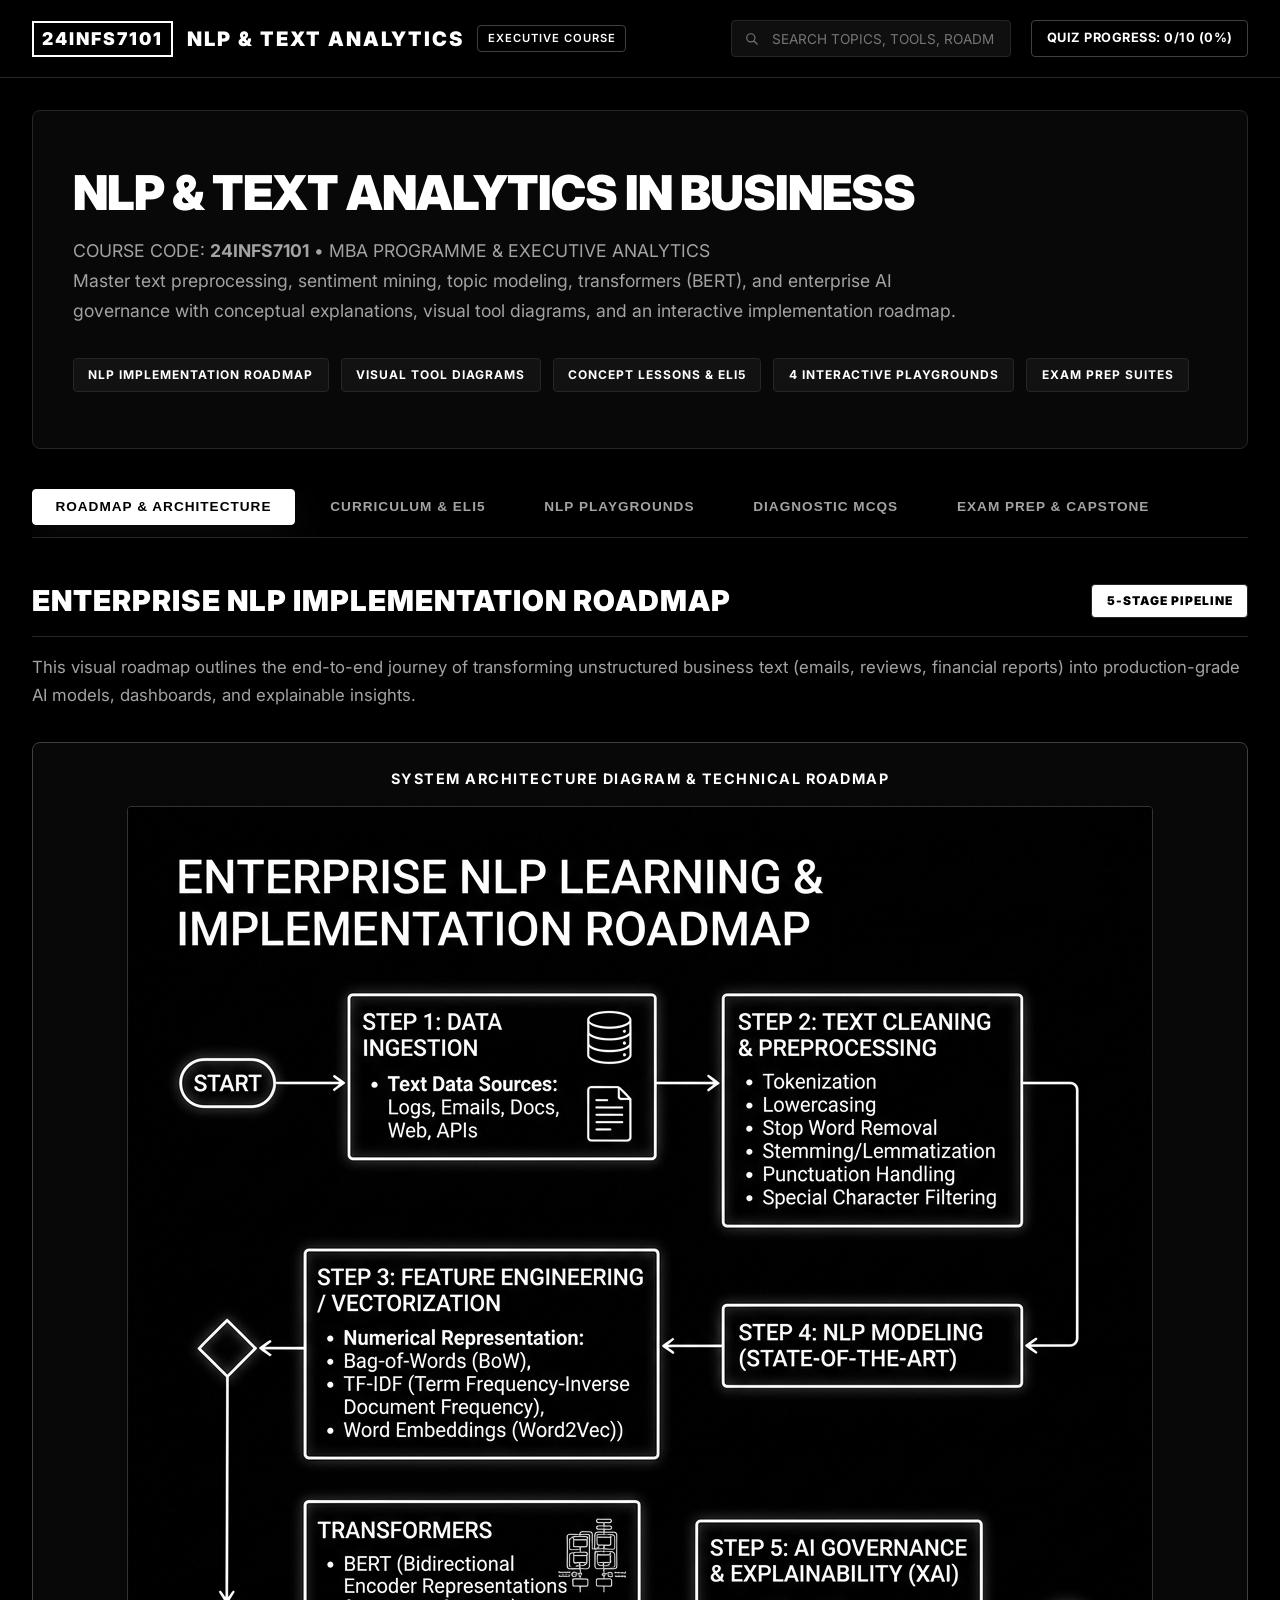
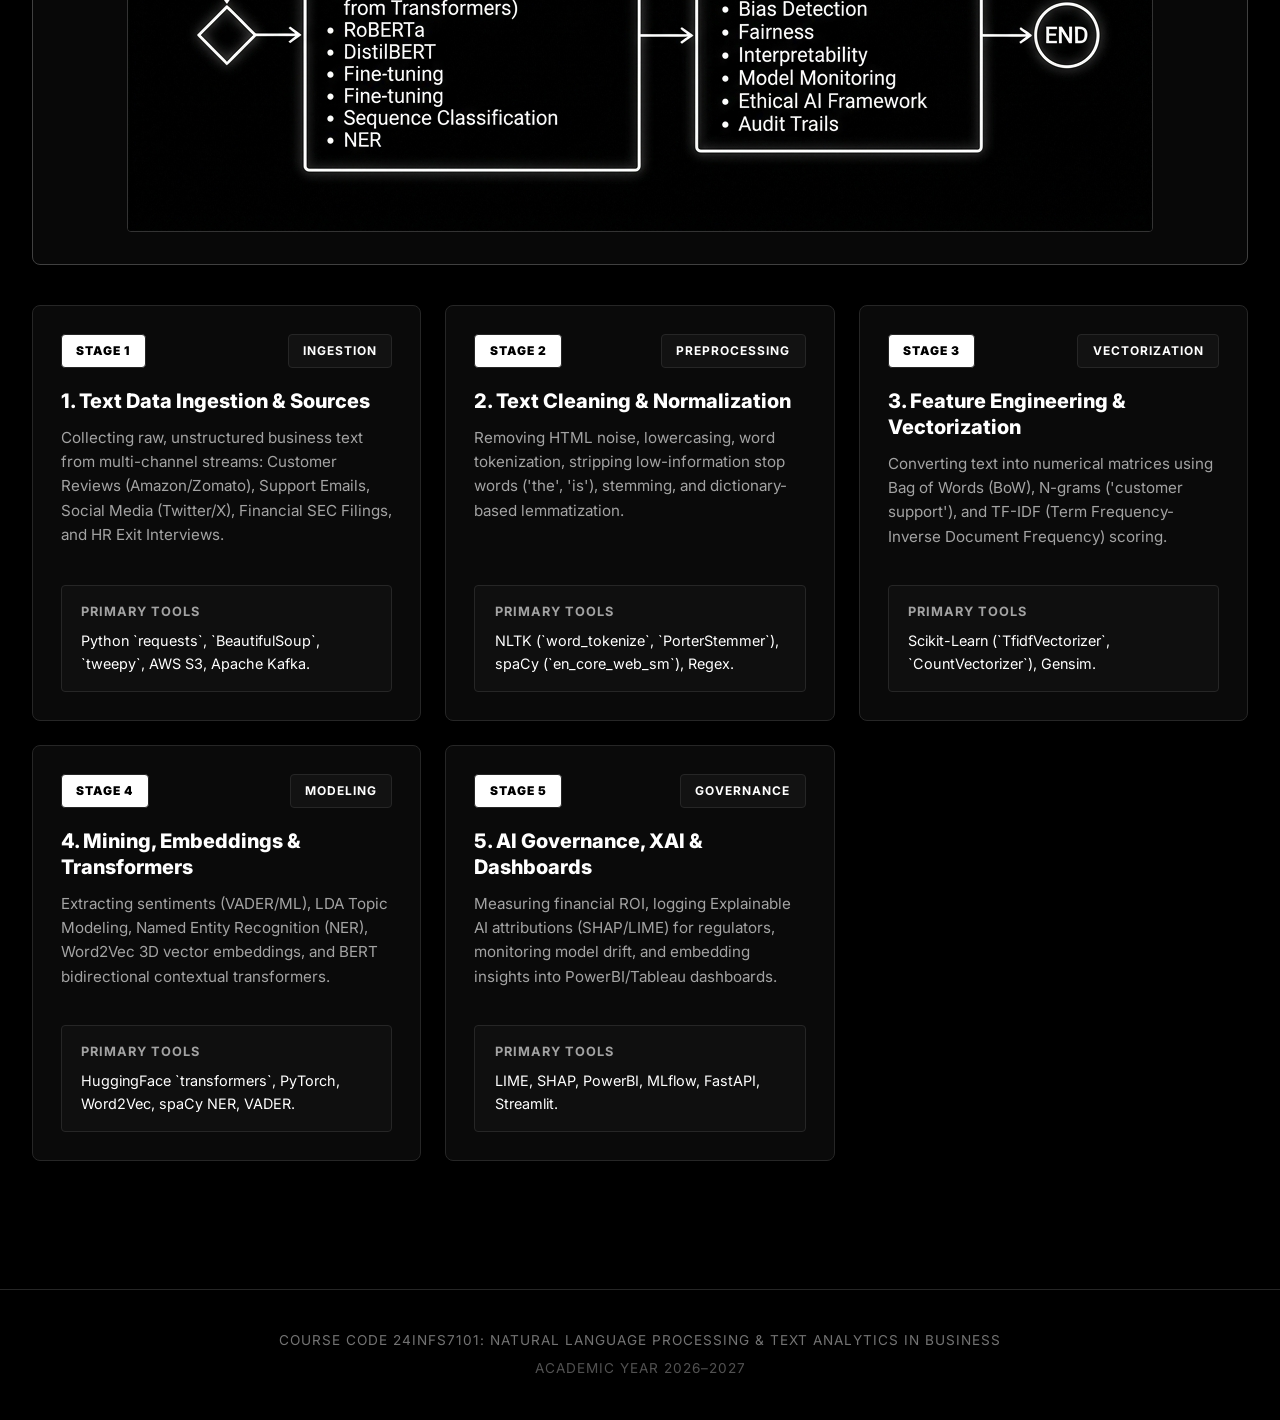
==== index.html @ 5bcf17b7 "Added code" ====
<!DOCTYPE html>
<html lang="en">
<head>
  <meta charset="UTF-8">
  <meta name="viewport" content="width=device-width, initial-scale=1.0">
  <meta name="description" content="Official Executive Platform for 24INFS7101 NLP and Text Analytics in Business. Master NLP pipelines, feature engineering, sentiment analysis, embeddings, BERT, and exam preparation.">
  <meta name="author" content="NLP & Text Analytics Subject Matter Experts">
  <title>24INFS7101 NLP & Text Analytics in Business</title>

  <!-- Google Fonts - Inter & JetBrains Mono for Sony Executive Aesthetic -->
  <link rel="preconnect" href="https://fonts.googleapis.com">
  <link rel="preconnect" href="https://fonts.gstatic.com" crossorigin>
  <link href="https://fonts.googleapis.com/css2?family=Inter:wght@300;400;500;600;700;800;900&family=JetBrains+Mono:wght@400;600&display=swap" rel="stylesheet">

  <!-- Monochrome Stylesheet -->
  <link rel="stylesheet" href="styles.css">
</head>
<body>

  <!-- Sticky Black Header -->
  <header>
    <div class="container nav-wrapper">
      <a href="#" class="brand-logo">
        <span style="font-size: 1.1rem; border: 2px solid #fff; padding: 2px 8px; font-weight: 900;">24INFS7101</span>
        <span>NLP & TEXT ANALYTICS</span>
        <span class="brand-badge">EXECUTIVE COURSE</span>
      </a>

      <div class="header-actions">
        <div class="search-box">
          <svg fill="none" stroke="currentColor" viewBox="0 0 24 24"><path stroke-linecap="round" stroke-linejoin="round" stroke-width="2" d="M21 21l-6-6m2-5a7 7 0 11-14 0 7 7 0 0114 0z"></path></svg>
          <input type="text" id="global-search" placeholder="SEARCH TOPICS, TOOLS, ROADMAP, MCQS...">
        </div>

        <div class="stat-pill" id="progress-stat">
          QUIZ PROGRESS: 0/10 (0%)
        </div>
      </div>
    </div>
  </header>

  <!-- Main Container -->
  <main class="container" style="padding-top: 2rem; padding-bottom: 5rem;">

    <!-- Hero Banner -->
    <div class="hero-banner">
      <h1 class="hero-title">NLP & TEXT ANALYTICS IN BUSINESS</h1>
      <p class="hero-subtitle">
        COURSE CODE: <strong>24INFS7101</strong> &bull; MBA PROGRAMME & EXECUTIVE ANALYTICS<br>
        Master text preprocessing, sentiment mining, topic modeling, transformers (BERT), and enterprise AI governance with conceptual explanations, visual tool diagrams, and an interactive implementation roadmap.
      </p>
      
      <div class="hero-badges">
        <span class="badge">NLP IMPLEMENTATION ROADMAP</span>
        <span class="badge">VISUAL TOOL DIAGRAMS</span>
        <span class="badge">CONCEPT LESSONS & ELI5</span>
        <span class="badge">4 INTERACTIVE PLAYGROUNDS</span>
        <span class="badge">EXAM PREP SUITES</span>
      </div>
    </div>

    <!-- Tab Navigation -->
    <nav class="tab-nav">
      <button class="nav-tab active" data-tab="roadmap">ROADMAP & ARCHITECTURE</button>
      <button class="nav-tab" data-tab="curriculum">CURRICULUM & ELI5</button>
      <button class="nav-tab" data-tab="playgrounds">NLP PLAYGROUNDS</button>
      <button class="nav-tab" data-tab="quizzes">DIAGNOSTIC MCQS</button>
      <button class="nav-tab" data-tab="examprep">EXAM PREP & CAPSTONE</button>
    </nav>

    <!-- Tab 0: Interactive NLP Implementation Roadmap & Visual Tools -->
    <section id="roadmap-tab" class="tab-content active">
      <div style="margin-bottom: 3rem;">
        <div style="display: flex; align-items: center; justify-content: space-between; margin-bottom: 1rem; border-bottom: 1px solid var(--border-subtle); padding-bottom: 0.75rem;">
          <h2 style="font-size: 1.8rem; font-weight: 900; color: #fff; text-transform: uppercase; letter-spacing: 1px;">Enterprise NLP Implementation Roadmap</h2>
          <span class="badge" style="background: #fff; color: #000; font-weight: 900;">5-STAGE PIPELINE</span>
        </div>
        <p style="color: var(--text-secondary); margin-bottom: 2rem; font-size: 1.05rem; line-height: 1.7;">
          This visual roadmap outlines the end-to-end journey of transforming unstructured business text (emails, reviews, financial reports) into production-grade AI models, dashboards, and explainable insights.
        </p>

        <!-- Master Technical Architecture Diagram Image -->
        <div style="background: #080808; border: 1px solid var(--border-medium); border-radius: var(--radius-md); padding: 1.5rem; text-align: center; margin-bottom: 2.5rem;">
          <h4 style="color: var(--text-white); font-size: 0.9rem; text-transform: uppercase; letter-spacing: 1.5px; margin-bottom: 1rem;">System Architecture Diagram & Technical Roadmap</h4>
          <img src="roadmap_diagram.png" alt="Enterprise NLP Implementation Roadmap Diagram" style="max-width: 100%; height: auto; border-radius: var(--radius-sm); border: 1px solid #333;">
        </div>

        <!-- 5-Stage Interactive Timeline Roadmap -->
        <div class="card-grid">
          
          <div class="card">
            <div class="card-header">
              <span class="badge" style="background: #fff; color: #000; font-weight: 900;">STAGE 1</span>
              <span class="badge">INGESTION</span>
            </div>
            <h3 class="card-title">1. Text Data Ingestion & Sources</h3>
            <p class="card-desc">Collecting raw, unstructured business text from multi-channel streams: Customer Reviews (Amazon/Zomato), Support Emails, Social Media (Twitter/X), Financial SEC Filings, and HR Exit Interviews.</p>
            <div class="biz-box">
              <div class="biz-header">PRIMARY TOOLS</div>
              <div class="biz-text">Python `requests`, `BeautifulSoup`, `tweepy`, AWS S3, Apache Kafka.</div>
            </div>
          </div>

          <div class="card">
            <div class="card-header">
              <span class="badge" style="background: #fff; color: #000; font-weight: 900;">STAGE 2</span>
              <span class="badge">PREPROCESSING</span>
            </div>
            <h3 class="card-title">2. Text Cleaning & Normalization</h3>
            <p class="card-desc">Removing HTML noise, lowercasing, word tokenization, stripping low-information stop words ('the', 'is'), stemming, and dictionary-based lemmatization.</p>
            <div class="biz-box">
              <div class="biz-header">PRIMARY TOOLS</div>
              <div class="biz-text">NLTK (`word_tokenize`, `PorterStemmer`), spaCy (`en_core_web_sm`), Regex.</div>
            </div>
          </div>

          <div class="card">
            <div class="card-header">
              <span class="badge" style="background: #fff; color: #000; font-weight: 900;">STAGE 3</span>
              <span class="badge">VECTORIZATION</span>
            </div>
            <h3 class="card-title">3. Feature Engineering & Vectorization</h3>
            <p class="card-desc">Converting text into numerical matrices using Bag of Words (BoW), N-grams ('customer support'), and TF-IDF (Term Frequency-Inverse Document Frequency) scoring.</p>
            <div class="biz-box">
              <div class="biz-header">PRIMARY TOOLS</div>
              <div class="biz-text">Scikit-Learn (`TfidfVectorizer`, `CountVectorizer`), Gensim.</div>
            </div>
          </div>

          <div class="card">
            <div class="card-header">
              <span class="badge" style="background: #fff; color: #000; font-weight: 900;">STAGE 4</span>
              <span class="badge">MODELING</span>
            </div>
            <h3 class="card-title">4. Mining, Embeddings & Transformers</h3>
            <p class="card-desc">Extracting sentiments (VADER/ML), LDA Topic Modeling, Named Entity Recognition (NER), Word2Vec 3D vector embeddings, and BERT bidirectional contextual transformers.</p>
            <div class="biz-box">
              <div class="biz-header">PRIMARY TOOLS</div>
              <div class="biz-text">HuggingFace `transformers`, PyTorch, Word2Vec, spaCy NER, VADER.</div>
            </div>
          </div>

          <div class="card">
            <div class="card-header">
              <span class="badge" style="background: #fff; color: #000; font-weight: 900;">STAGE 5</span>
              <span class="badge">GOVERNANCE</span>
            </div>
            <h3 class="card-title">5. AI Governance, XAI & Dashboards</h3>
            <p class="card-desc">Measuring financial ROI, logging Explainable AI attributions (SHAP/LIME) for regulators, monitoring model drift, and embedding insights into PowerBI/Tableau dashboards.</p>
            <div class="biz-box">
              <div class="biz-header">PRIMARY TOOLS</div>
              <div class="biz-text">LIME, SHAP, PowerBI, MLflow, FastAPI, Streamlit.</div>
            </div>
          </div>

        </div>
      </div>
    </section>

    <!-- Tab 1: Curriculum & ELI5 Lessons -->
    <section id="curriculum-tab" class="tab-content">
      <div id="curriculum-container"></div>
    </section>

    <!-- Tab 2: Interactive NLP Playgrounds -->
    <section id="playgrounds-tab" class="tab-content">
      
      <!-- Playground 1: Tokenizer & Cleaner -->
      <div class="playground-container">
        <h2 style="font-size: 1.5rem; font-weight: 900; color: #fff; margin-bottom: 0.5rem; text-transform: uppercase; letter-spacing: 1px;">Playground 1: Text Tokenizer & Cleaner</h2>
        <p style="color: var(--text-secondary); margin-bottom: 1.5rem;">Execute live tokenization, stopword removal, and Porter stemming in pure black & white format.</p>
        
        <div class="input-group">
          <label for="cleaner-input">Input Raw Business Text:</label>
          <textarea id="cleaner-input" class="text-area-custom" placeholder="Example: The e-commerce customer support team is working hard to resolve delayed delivery complaints fast!">The e-commerce customer support team is working hard to resolve delayed delivery complaints fast!</textarea>
        </div>
        <button class="btn btn-primary" id="run-cleaner-btn">RUN TOKENIZATION & CLEANING</button>

        <div class="results-box" id="cleaner-output">
          <p style="color: var(--text-muted);">Click button to run live text cleaning processor.</p>
        </div>

        <div style="margin-top: 2rem; border-top: 1px solid var(--border-subtle); padding-top: 1.5rem; text-align: center;">
          <h4 style="color: var(--text-white); font-size: 0.85rem; text-transform: uppercase; letter-spacing: 1px; margin-bottom: 1rem;">Visual Preprocessing Workflow Diagram</h4>
          <img src="preprocessing_diagram.png" alt="Text Preprocessing Workflow Diagram" style="max-width: 100%; max-height: 400px; height: auto; border-radius: var(--radius-sm); border: 1px solid #333;">
        </div>
      </div>

      <!-- Playground 2: Sentiment & Emotion Meter -->
      <div class="playground-container">
        <h2 style="font-size: 1.5rem; font-weight: 900; color: #fff; margin-bottom: 0.5rem; text-transform: uppercase; letter-spacing: 1px;">Playground 2: Sentiment & Emotion Scanner</h2>
        <p style="color: var(--text-secondary); margin-bottom: 1.5rem;">Analyze customer reviews or employee feedback to measure emotional tone scores.</p>
        
        <div class="input-group">
          <label for="sent-input">Customer Review Text:</label>
          <textarea id="sent-input" class="text-area-custom" placeholder="Example: Excellent product quality and awesome delivery speed! I love shopping here.">Excellent product quality and awesome delivery speed! I love shopping here.</textarea>
        </div>
        <button class="btn btn-primary" id="run-sent-btn">DETECT SENTIMENT SCORE</button>

        <div class="results-box" id="sent-output">
          <p style="color: var(--text-muted);">Click button to compute polarity score.</p>
        </div>
      </div>

      <!-- Playground 3: Named Entity Recognition (NER) & Vector Embeddings -->
      <div class="playground-container">
        <h2 style="font-size: 1.5rem; font-weight: 900; color: #fff; margin-bottom: 0.5rem; text-transform: uppercase; letter-spacing: 1px;">Playground 3: Named Entity Recognition (NER)</h2>
        <p style="color: var(--text-secondary); margin-bottom: 1.5rem;">Extract Organizations, Persons, Locations, Monetary Amounts, and Dates.</p>
        
        <div class="input-group">
          <label for="ner-input">Enterprise Text Paragraph:</label>
          <textarea id="ner-input" class="text-area-custom" placeholder="Example: Sundar Pichai announced that Google invested $100 Million in New York in 2026.">Sundar Pichai announced that Google invested $100 Million in New York in 2026.</textarea>
        </div>
        <button class="btn btn-primary" id="run-ner-btn">EXTRACT NAMED ENTITIES</button>

        <div class="results-box" id="ner-output">
          <p style="color: var(--text-muted);">Click button to highlight named entities.</p>
        </div>

        <div style="margin-top: 2rem; border-top: 1px solid var(--border-subtle); padding-top: 1.5rem; text-align: center;">
          <h4 style="color: var(--text-white); font-size: 0.85rem; text-transform: uppercase; letter-spacing: 1px; margin-bottom: 1rem;">Vector Embeddings & Transformer Concept Diagram</h4>
          <img src="embeddings_diagram.png" alt="Vector Embeddings & BERT Diagram" style="max-width: 100%; max-height: 400px; height: auto; border-radius: var(--radius-sm); border: 1px solid #333;">
        </div>
      </div>

    </section>

    <!-- Tab 3: Diagnostic MCQs -->
    <section id="quizzes-tab" class="tab-content">
      <div id="quiz-container"></div>
    </section>

    <!-- Tab 4: Exam Prep & Capstones -->
    <section id="examprep-tab" class="tab-content">
      <div id="examprep-container"></div>
    </section>

  </main>

  <!-- Footer -->
  <footer style="border-top: 1px solid var(--border-subtle); padding: 2.5rem 0; text-align: center; color: var(--text-muted); font-size: 0.85rem; letter-spacing: 1px; text-transform: uppercase;">
    <div class="container">
      <p>Course Code 24INFS7101: Natural Language Processing & Text Analytics in Business</p>
      <p style="margin-top: 0.4rem; color: var(--text-dim);">Academic Year 2026–2027</p>
    </div>
  </footer>

  <!-- Data & Application Scripts -->
  <script src="data.js"></script>
  <script src="app.js"></script>
</body>
</html>
---- styles.css ----
/* ==========================================================================
   NLP GENIUS: BUSINESS TEXT ANALYTICS ACADEMY - SONY MONOCHROME EDITION
   Official Executive Black & White Aesthetic
   ========================================================================== */

:root {
  /* Ultra-Sleek Black & White Palette */
  --bg-dark: #000000;
  --bg-card: #0a0a0a;
  --bg-card-hover: #141414;
  --bg-subtle: #171717;
  --bg-active: #ffffff;

  --border-subtle: #262626;
  --border-medium: #404040;
  --border-strong: #ffffff;

  --text-white: #ffffff;
  --text-secondary: #a3a3a3;
  --text-muted: #737373;
  --text-dim: #525252;
  --text-inverse: #000000;

  /* Sony Executive Typography */
  --font-main: 'Inter', -apple-system, BlinkMacSystemFont, 'Segoe UI', Roboto, sans-serif;
  --font-serif: 'Instrument Serif', 'Playfair Display', Georgia, serif;
  --font-code: 'JetBrains Mono', 'Fira Code', monospace;

  /* Minimal Shadows & Radii */
  --shadow-subtle: 0 4px 20px rgba(0, 0, 0, 0.8);
  --shadow-strong: 0 10px 40px rgba(255, 255, 255, 0.05);

  --radius-sm: 4px;
  --radius-md: 8px;
  --radius-lg: 12px;
  --radius-full: 9999px;

  --transition: all 0.2s cubic-bezier(0.16, 1, 0.3, 1);
}

/* Reset & Base Styles */
* {
  box-sizing: border-box;
  margin: 0;
  padding: 0;
}

html {
  scroll-behavior: smooth;
  font-size: 16px;
  background-color: var(--bg-dark);
}

body {
  background-color: var(--bg-dark);
  color: var(--text-white);
  font-family: var(--font-main);
  line-height: 1.6;
  min-height: 100vh;
  overflow-x: hidden;
  -webkit-font-smoothing: antialiased;
  -moz-osx-font-smoothing: grayscale;
}

/* Layout Utilities */
.container {
  max-width: 1280px;
  margin: 0 auto;
  padding: 0 2rem;
}

/* Header & Official Navigation */
header {
  position: sticky;
  top: 0;
  z-index: 100;
  background: rgba(0, 0, 0, 0.95);
  backdrop-filter: blur(12px);
  border-bottom: 1px solid var(--border-subtle);
  padding: 1.25rem 0;
}

.nav-wrapper {
  display: flex;
  justify-content: space-between;
  align-items: center;
  gap: 1.5rem;
}

.brand-logo {
  display: flex;
  align-items: center;
  gap: 0.85rem;
  font-size: 1.25rem;
  font-weight: 900;
  color: var(--text-white);
  text-decoration: none;
  letter-spacing: 2px;
  text-transform: uppercase;
}

.brand-badge {
  font-size: 0.7rem;
  padding: 0.2rem 0.6rem;
  border-radius: var(--radius-sm);
  background: transparent;
  border: 1px solid var(--border-medium);
  color: var(--text-white);
  font-weight: 600;
  letter-spacing: 1px;
}

/* Header Actions & Search Bar */
.header-actions {
  display: flex;
  align-items: center;
  gap: 1.25rem;
}

.search-box {
  position: relative;
  width: 280px;
}

.search-box input {
  width: 100%;
  padding: 0.6rem 1rem 0.6rem 2.5rem;
  background: #0f0f0f;
  border: 1px solid var(--border-subtle);
  border-radius: var(--radius-sm);
  color: var(--text-white);
  font-size: 0.85rem;
  outline: none;
  transition: var(--transition);
  font-family: var(--font-main);
}

.search-box input:focus {
  border-color: var(--text-white);
  background: #141414;
}

.search-box svg {
  position: absolute;
  left: 0.85rem;
  top: 50%;
  transform: translateY(-50%);
  color: var(--text-muted);
  width: 14px;
  height: 14px;
}

.stat-pill {
  display: flex;
  align-items: center;
  gap: 0.5rem;
  background: transparent;
  border: 1px solid var(--border-medium);
  padding: 0.45rem 0.9rem;
  border-radius: var(--radius-sm);
  font-size: 0.8rem;
  color: var(--text-white);
  font-weight: 700;
  letter-spacing: 0.5px;
  text-transform: uppercase;
}

/* Sony Style Tab Navigation */
.tab-nav {
  display: flex;
  justify-content: flex-start;
  gap: 0.75rem;
  border-bottom: 1px solid var(--border-subtle);
  margin: 2rem 0 2.5rem;
  padding-bottom: 0.75rem;
  overflow-x: auto;
}

.nav-tab {
  display: flex;
  align-items: center;
  gap: 0.5rem;
  padding: 0.6rem 1.4rem;
  border: 1px solid transparent;
  background: transparent;
  color: var(--text-secondary);
  font-weight: 700;
  font-size: 0.85rem;
  letter-spacing: 1px;
  text-transform: uppercase;
  border-radius: var(--radius-sm);
  cursor: pointer;
  transition: var(--transition);
  white-space: nowrap;
}

.nav-tab:hover {
  color: var(--text-white);
  border-color: var(--border-subtle);
}

.nav-tab.active {
  color: var(--text-inverse);
  background: var(--text-white);
  border-color: var(--text-white);
  box-shadow: var(--shadow-strong);
}

/* Hero Section - Minimalist Sony Style */
.hero-banner {
  text-align: left;
  padding: 3.5rem 2.5rem;
  background: #080808;
  border: 1px solid var(--border-subtle);
  border-radius: var(--radius-md);
  margin-bottom: 2.5rem;
  position: relative;
}

.hero-title {
  font-size: 3rem;
  font-weight: 900;
  margin-bottom: 1rem;
  letter-spacing: -1px;
  line-height: 1.1;
  text-transform: uppercase;
}

.hero-subtitle {
  font-size: 1.1rem;
  color: var(--text-secondary);
  max-width: 900px;
  margin-bottom: 2rem;
  font-weight: 400;
  line-height: 1.7;
}

.hero-badges {
  display: flex;
  flex-wrap: wrap;
  gap: 0.75rem;
}

.badge {
  display: inline-flex;
  align-items: center;
  gap: 0.4rem;
  padding: 0.4rem 0.9rem;
  border-radius: var(--radius-sm);
  font-size: 0.75rem;
  font-weight: 700;
  letter-spacing: 1px;
  text-transform: uppercase;
  background: #121212;
  border: 1px solid var(--border-subtle);
  color: var(--text-white);
}

.badge-purple, .badge-cyan, .badge-emerald, .badge-amber, .badge-rose {
  background: #141414;
  border: 1px solid var(--border-medium);
  color: var(--text-white);
}

/* Content Views & Cards */
.tab-content {
  display: none;
  animation: fadeIn 0.25s ease-out;
}

.tab-content.active {
  display: block;
}

@keyframes fadeIn {
  from { opacity: 0; transform: translateY(4px); }
  to { opacity: 1; transform: translateY(0); }
}

.card-grid {
  display: grid;
  grid-template-columns: repeat(auto-fit, minmax(350px, 1fr));
  gap: 1.5rem;
  margin-bottom: 2.5rem;
}

.card {
  background: var(--bg-card);
  border: 1px solid var(--border-subtle);
  border-radius: var(--radius-md);
  padding: 1.75rem;
  transition: var(--transition);
  display: flex;
  flex-direction: column;
}

.card:hover {
  background: var(--bg-card-hover);
  border-color: var(--border-strong);
  transform: translateY(-2px);
}

.card-header {
  display: flex;
  align-items: center;
  justify-content: space-between;
  margin-bottom: 1.25rem;
}

.card-icon {
  width: 40px;
  height: 40px;
  border-radius: var(--radius-sm);
  background: #141414;
  border: 1px solid var(--border-medium);
  display: flex;
  align-items: center;
  justify-content: center;
  color: var(--text-white);
  font-size: 1.1rem;
}

.card-title {
  font-size: 1.25rem;
  font-weight: 800;
  color: var(--text-white);
  margin-bottom: 0.75rem;
  line-height: 1.3;
}

.card-desc {
  font-size: 0.95rem;
  color: var(--text-secondary);
  margin-bottom: 1.5rem;
  flex-grow: 1;
  line-height: 1.6;
}

/* Child-Friendly ELI5 Section - High-Contrast Black & White */
.eli5-box {
  background: #121212;
  border: 1px solid var(--border-medium);
  border-radius: var(--radius-sm);
  padding: 1.25rem;
  margin: 1rem 0;
}

.eli5-header {
  display: flex;
  align-items: center;
  gap: 0.5rem;
  color: var(--text-white);
  font-weight: 800;
  font-size: 0.8rem;
  text-transform: uppercase;
  letter-spacing: 1px;
  margin-bottom: 0.6rem;
  border-bottom: 1px solid var(--border-subtle);
  padding-bottom: 0.4rem;
}

.eli5-text {
  font-size: 0.95rem;
  color: #e5e5e5;
  line-height: 1.6;
}

/* Business Connection Box */
.biz-box {
  background: #0f0f0f;
  border: 1px solid var(--border-subtle);
  border-radius: var(--radius-sm);
  padding: 1rem 1.2rem;
  margin-top: 0.75rem;
}

.biz-header {
  display: flex;
  align-items: center;
  gap: 0.5rem;
  color: var(--text-secondary);
  font-weight: 700;
  font-size: 0.8rem;
  text-transform: uppercase;
  letter-spacing: 1px;
  margin-bottom: 0.4rem;
}

.biz-text {
  font-size: 0.9rem;
  color: var(--text-white);
}

/* Interactive Playground Containers */
.playground-container {
  background: var(--bg-card);
  border: 1px solid var(--border-subtle);
  border-radius: var(--radius-md);
  padding: 2.5rem;
  margin-bottom: 2.5rem;
}

.input-group {
  margin-bottom: 1.5rem;
}

.input-group label {
  display: block;
  font-weight: 700;
  font-size: 0.85rem;
  text-transform: uppercase;
  letter-spacing: 1px;
  margin-bottom: 0.75rem;
  color: var(--text-white);
}

.text-area-custom {
  width: 100%;
  min-height: 120px;
  background: #000000;
  border: 1px solid var(--border-medium);
  border-radius: var(--radius-sm);
  padding: 1.25rem;
  color: var(--text-white);
  font-family: var(--font-main);
  font-size: 0.95rem;
  outline: none;
  resize: vertical;
  transition: var(--transition);
}

.text-area-custom:focus {
  border-color: var(--text-white);
}

.btn {
  display: inline-flex;
  align-items: center;
  justify-content: center;
  gap: 0.6rem;
  padding: 0.85rem 1.8rem;
  border-radius: var(--radius-sm);
  font-weight: 800;
  font-size: 0.85rem;
  letter-spacing: 1.5px;
  text-transform: uppercase;
  cursor: pointer;
  border: 1px solid transparent;
  transition: var(--transition);
}

.btn-primary {
  background: var(--text-white);
  color: var(--text-inverse);
  border-color: var(--text-white);
}

.btn-primary:hover {
  background: #e5e5e5;
  transform: translateY(-1px);
}

.btn-secondary {
  background: transparent;
  color: var(--text-white);
  border-color: var(--border-medium);
}

.btn-secondary:hover {
  background: #171717;
  border-color: var(--text-white);
}

.results-box {
  background: #000000;
  border: 1px solid var(--border-medium);
  border-radius: var(--radius-sm);
  padding: 1.5rem;
  margin-top: 1.75rem;
}

.token-chip {
  display: inline-block;
  padding: 0.4rem 0.85rem;
  border-radius: var(--radius-sm);
  background: #141414;
  border: 1px solid var(--border-medium);
  color: var(--text-white);
  font-size: 0.85rem;
  font-family: var(--font-code);
  margin: 0.3rem;
}

.token-stopword {
  background: #0a0a0a;
  border-color: #262626;
  color: var(--text-muted);
  text-decoration: line-through;
}

/* Quiz Components - High Contrast Black & White */
.quiz-card {
  background: var(--bg-card);
  border: 1px solid var(--border-subtle);
  border-radius: var(--radius-md);
  padding: 2.25rem;
  margin-bottom: 2rem;
}

.quiz-header {
  display: flex;
  justify-content: space-between;
  align-items: center;
  margin-bottom: 1.25rem;
}

.quiz-question {
  font-size: 1.2rem;
  font-weight: 800;
  margin-bottom: 1.5rem;
  color: var(--text-white);
  line-height: 1.4;
}

.options-list {
  display: flex;
  flex-direction: column;
  gap: 0.85rem;
  margin-bottom: 1.5rem;
}

.option-btn {
  display: flex;
  align-items: center;
  gap: 1rem;
  padding: 1.1rem 1.4rem;
  background: #0f0f0f;
  border: 1px solid var(--border-subtle);
  border-radius: var(--radius-sm);
  color: var(--text-white);
  font-size: 0.95rem;
  text-align: left;
  cursor: pointer;
  transition: var(--transition);
  font-family: var(--font-main);
}

.option-btn:hover {
  background: #171717;
  border-color: var(--border-medium);
}

.option-btn.selected {
  border-color: var(--text-white);
  background: #1f1f1f;
}

.option-btn.correct {
  background: var(--text-white);
  border-color: var(--text-white);
  color: var(--text-inverse);
  font-weight: 700;
}

.option-btn.wrong {
  background: #1c1917;
  border-color: var(--border-medium);
  color: #a8a29e;
  text-decoration: line-through;
}

.quiz-feedback {
  background: #141414;
  border: 1px solid var(--border-medium);
  border-left: 4px solid var(--text-white);
  padding: 1.25rem;
  border-radius: var(--radius-sm);
  margin-top: 1.25rem;
}

/* Accordion for Exam Prep */
.accordion-item {
  background: var(--bg-card);
  border: 1px solid var(--border-subtle);
  border-radius: var(--radius-sm);
  margin-bottom: 1rem;
  overflow: hidden;
  transition: var(--transition);
}

.accordion-header {
  padding: 1.4rem 1.75rem;
  display: flex;
  align-items: center;
  justify-content: space-between;
  cursor: pointer;
  background: #0d0d0d;
}

.accordion-header:hover {
  background: #141414;
}

.accordion-title {
  font-size: 1.05rem;
  font-weight: 700;
  color: var(--text-white);
  display: flex;
  align-items: center;
  gap: 0.75rem;
}

.accordion-content {
  padding: 1.75rem;
  border-top: 1px solid var(--border-subtle);
  background: #000000;
  display: none;
}

.accordion-item.active .accordion-content {
  display: block;
}

/* Code Snippets */
pre, code {
  font-family: var(--font-code);
  font-size: 0.85rem;
}

pre {
  background: #080808;
  border: 1px solid var(--border-medium);
  border-radius: var(--radius-sm);
  padding: 1.4rem;
  overflow-x: auto;
  color: #f5f5f5;
  margin: 1rem 0;
}

/* Entity Tagging Colors - Black & White High-Contrast Variants */
.entity-org { background: #ffffff; color: #000000; padding: 2px 6px; border-radius: 2px; font-weight: 800; }
.entity-person { background: #e5e5e5; color: #000000; padding: 2px 6px; border-radius: 2px; font-weight: 800; }
.entity-gpe { background: #a3a3a3; color: #000000; padding: 2px 6px; border-radius: 2px; font-weight: 800; }
.entity-money { background: #525252; color: #ffffff; padding: 2px 6px; border-radius: 2px; font-weight: 800; }
.entity-date { background: #262626; color: #ffffff; padding: 2px 6px; border-radius: 2px; font-weight: 800; border: 1px solid #737373; }

/* Responsive Rules */
@media (max-width: 768px) {
  .hero-title { font-size: 2rem; }
  .tab-nav { justify-content: flex-start; }
  .card-grid { grid-template-columns: 1fr; }
  .search-box { width: 100%; }
}
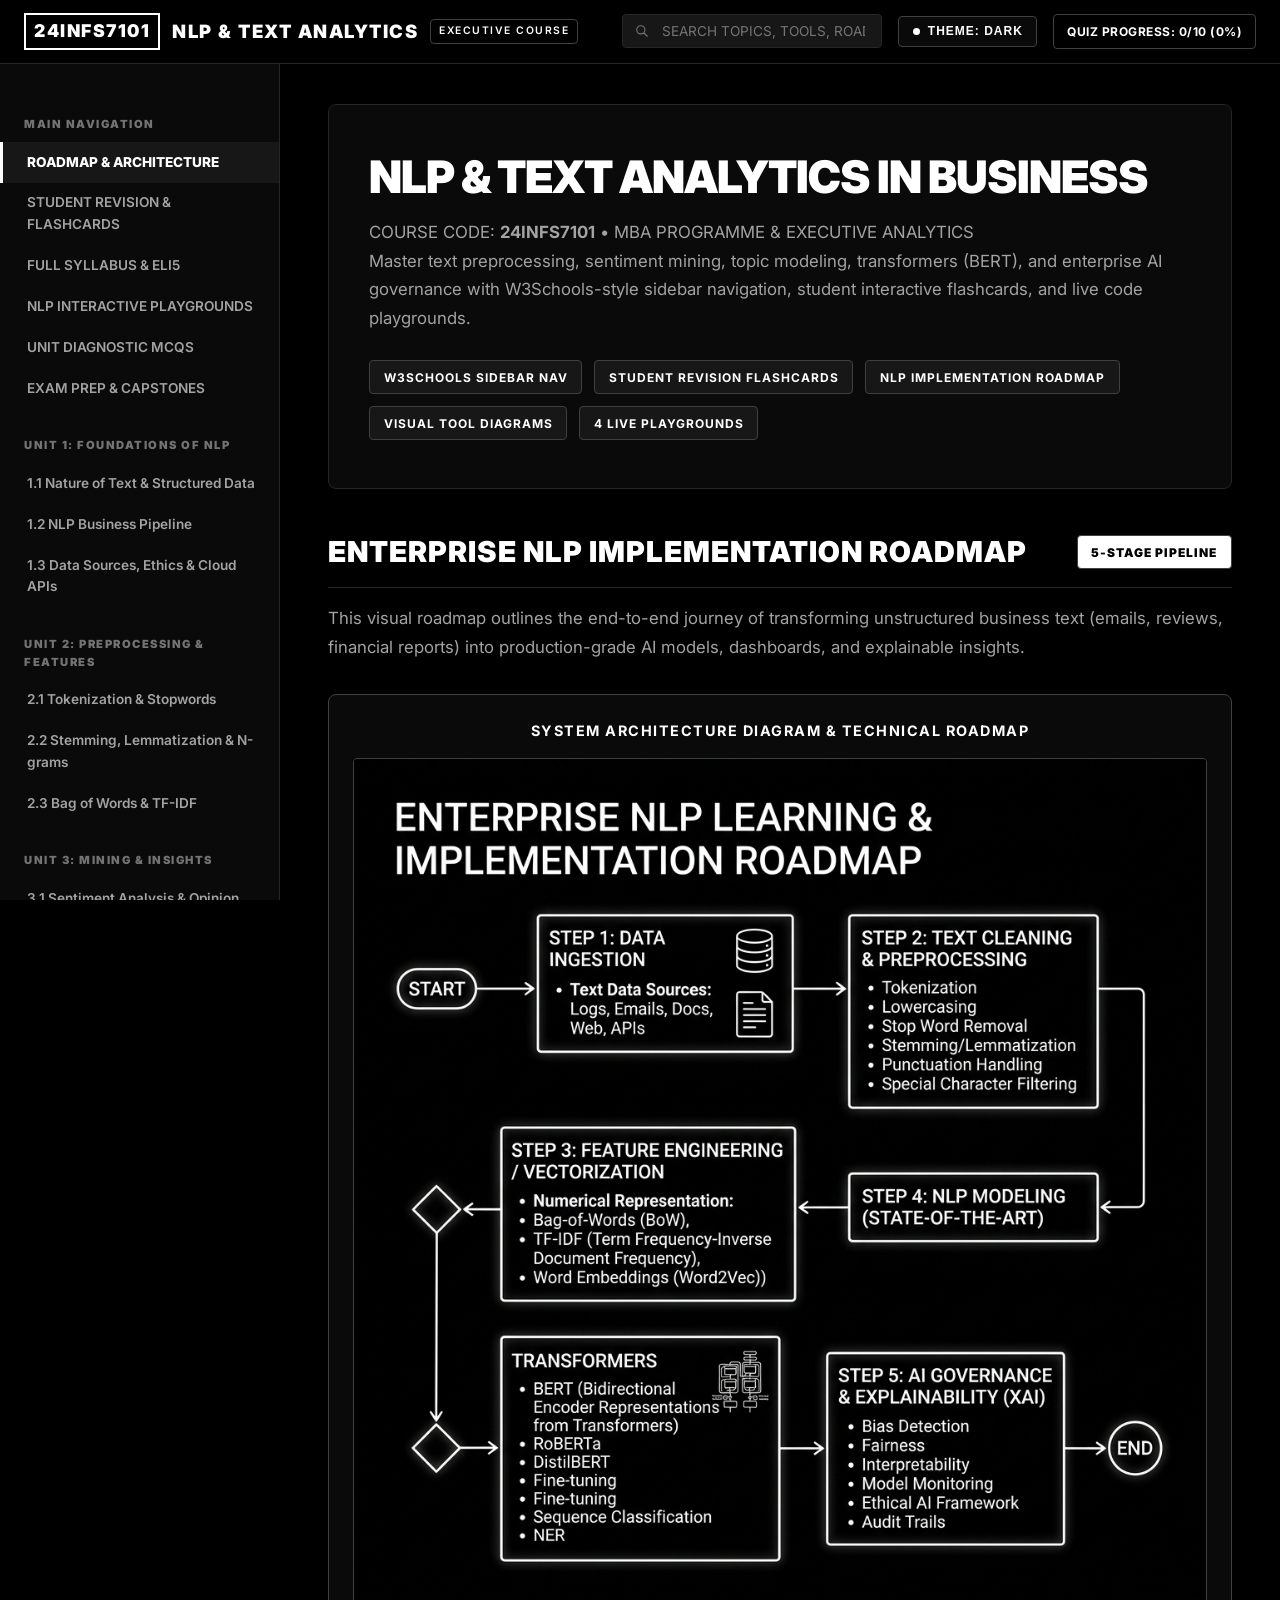
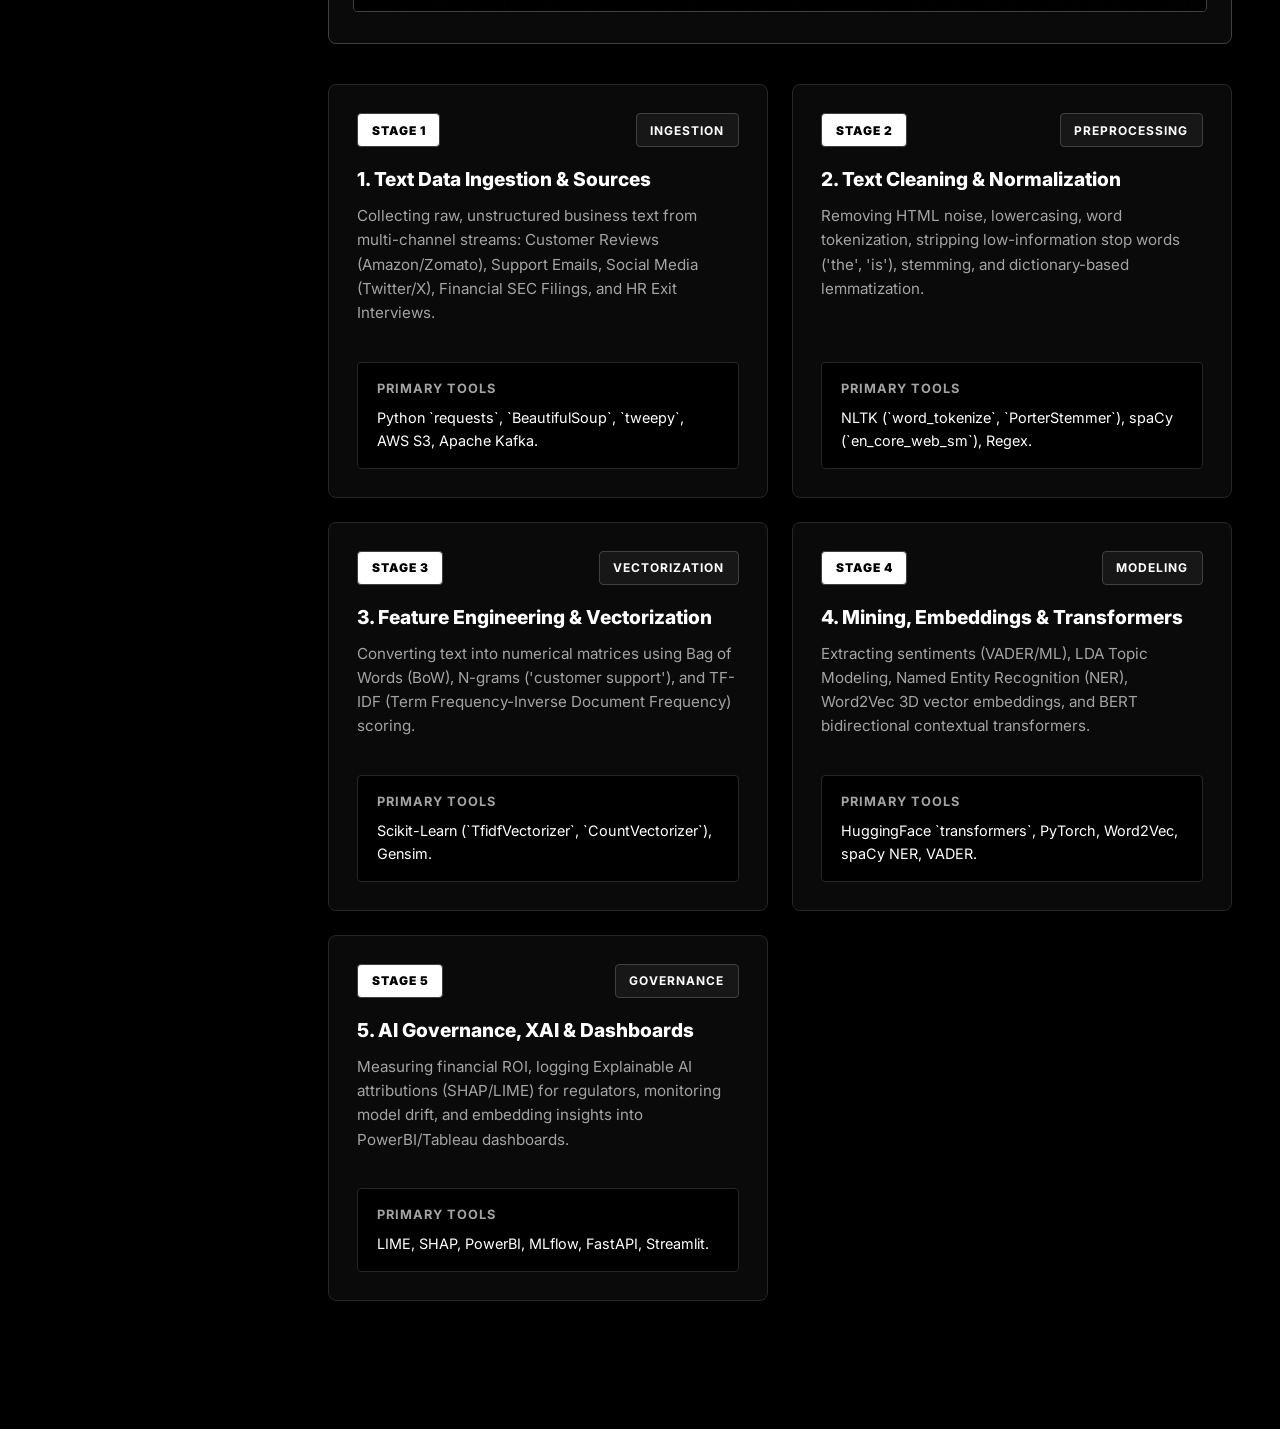
==== commit 48a47236: "new features.." ====
--- a/index.html
+++ b/index.html
@@ -1,5 +1,5 @@
 <!DOCTYPE html>
-<html lang="en">
+<html lang="en" data-theme="dark">
 <head>
   <meta charset="UTF-8">
   <meta name="viewport" content="width=device-width, initial-scale=1.0">
@@ -17,11 +17,14 @@
 </head>
 <body>
 
-  <!-- Sticky Black Header -->
+  <!-- Dynamic Theme Transition Overlay -->
+  <div id="theme-ripple" class="theme-ripple"></div>
+
+  <!-- Top Navigation Bar -->
   <header>
-    <div class="container nav-wrapper">
+    <div class="nav-wrapper">
       <a href="#" class="brand-logo">
-        <span style="font-size: 1.1rem; border: 2px solid #fff; padding: 2px 8px; font-weight: 900;">24INFS7101</span>
+        <span style="font-size: 1.1rem; border: 2px solid var(--text-white); padding: 2px 8px; font-weight: 900;">24INFS7101</span>
         <span>NLP & TEXT ANALYTICS</span>
         <span class="brand-badge">EXECUTIVE COURSE</span>
       </a>
@@ -32,6 +35,12 @@
           <input type="text" id="global-search" placeholder="SEARCH TOPICS, TOOLS, ROADMAP, MCQS...">
         </div>
 
+        <!-- Dynamic Theme Toggle Button -->
+        <button class="theme-btn" id="theme-toggle-btn" onclick="toggleTheme(event)">
+          <span class="theme-btn-dot"></span>
+          <span id="theme-btn-text">THEME: DARK</span>
+        </button>
+
         <div class="stat-pill" id="progress-stat">
           QUIZ PROGRESS: 0/10 (0%)
         </div>
@@ -39,50 +48,79 @@
     </div>
   </header>
 
-  <!-- Main Container -->
-  <main class="container" style="padding-top: 2rem; padding-bottom: 5rem;">
+  <!-- W3Schools Style Left Sidebar Navigation -->
+  <aside class="w3-sidebar" id="w3-sidebar">
+    
+    <div class="sidebar-category">MAIN NAVIGATION</div>
+    <a class="sidebar-item active" onclick="switchSection('roadmap', this)">ROADMAP & ARCHITECTURE</a>
+    <a class="sidebar-item" onclick="switchSection('study', this)">STUDENT REVISION & FLASHCARDS</a>
+    <a class="sidebar-item" onclick="switchSection('curriculum', this)">FULL SYLLABUS & ELI5</a>
+    <a class="sidebar-item" onclick="switchSection('playgrounds', this)">NLP INTERACTIVE PLAYGROUNDS</a>
+    <a class="sidebar-item" onclick="switchSection('quizzes', this)">UNIT DIAGNOSTIC MCQS</a>
+    <a class="sidebar-item" onclick="switchSection('examprep', this)">EXAM PREP & CAPSTONES</a>
+
+    <div class="sidebar-category">UNIT 1: FOUNDATIONS OF NLP</div>
+    <a class="sidebar-item" onclick="jumpToTopic('t1-1')">1.1 Nature of Text & Structured Data</a>
+    <a class="sidebar-item" onclick="jumpToTopic('t1-2')">1.2 NLP Business Pipeline</a>
+    <a class="sidebar-item" onclick="jumpToTopic('t1-3')">1.3 Data Sources, Ethics & Cloud APIs</a>
+
+    <div class="sidebar-category">UNIT 2: PREPROCESSING & FEATURES</div>
+    <a class="sidebar-item" onclick="jumpToTopic('t2-1')">2.1 Tokenization & Stopwords</a>
+    <a class="sidebar-item" onclick="jumpToTopic('t2-2')">2.2 Stemming, Lemmatization & N-grams</a>
+    <a class="sidebar-item" onclick="jumpToTopic('t2-3')">2.3 Bag of Words & TF-IDF</a>
+
+    <div class="sidebar-category">UNIT 3: MINING & INSIGHTS</div>
+    <a class="sidebar-item" onclick="jumpToTopic('t3-1')">3.1 Sentiment Analysis & Opinion Mining</a>
+    <a class="sidebar-item" onclick="jumpToTopic('t3-2')">3.2 Topic Modeling (LDA)</a>
+    <a class="sidebar-item" onclick="jumpToTopic('t3-3')">3.3 Named Entity Recognition (NER)</a>
+
+    <div class="sidebar-category">UNIT 4: ADVANCED NLP & BERT</div>
+    <a class="sidebar-item" onclick="jumpToTopic('t4-1')">4.1 Word Embeddings (Word2Vec)</a>
+    <a class="sidebar-item" onclick="jumpToTopic('t4-2')">4.2 Transformers & BERT</a>
+    <a class="sidebar-item" onclick="jumpToTopic('t4-3')">4.3 Chatbots & Conversational AI</a>
+
+    <div class="sidebar-category">UNIT 5: STRATEGY & GOVERNANCE</div>
+    <a class="sidebar-item" onclick="jumpToTopic('t5-1')">5.1 NLP Project Lifecycle</a>
+    <a class="sidebar-item" onclick="jumpToTopic('t5-2')">5.2 ROI & Explainable AI (XAI)</a>
+    <a class="sidebar-item" onclick="jumpToTopic('t5-3')">5.3 Legal, Ethical & AI Governance</a>
+
+  </aside>
+
+  <!-- Main Content Area (Offset by W3Sidebar Width) -->
+  <main class="main-content">
 
     <!-- Hero Banner -->
     <div class="hero-banner">
       <h1 class="hero-title">NLP & TEXT ANALYTICS IN BUSINESS</h1>
       <p class="hero-subtitle">
         COURSE CODE: <strong>24INFS7101</strong> &bull; MBA PROGRAMME & EXECUTIVE ANALYTICS<br>
-        Master text preprocessing, sentiment mining, topic modeling, transformers (BERT), and enterprise AI governance with conceptual explanations, visual tool diagrams, and an interactive implementation roadmap.
+        Master text preprocessing, sentiment mining, topic modeling, transformers (BERT), and enterprise AI governance with W3Schools-style sidebar navigation, student interactive flashcards, and live code playgrounds.
       </p>
       
       <div class="hero-badges">
+        <span class="badge">W3SCHOOLS SIDEBAR NAV</span>
+        <span class="badge">STUDENT REVISION FLASHCARDS</span>
         <span class="badge">NLP IMPLEMENTATION ROADMAP</span>
         <span class="badge">VISUAL TOOL DIAGRAMS</span>
-        <span class="badge">CONCEPT LESSONS & ELI5</span>
-        <span class="badge">4 INTERACTIVE PLAYGROUNDS</span>
-        <span class="badge">EXAM PREP SUITES</span>
+        <span class="badge">4 LIVE PLAYGROUNDS</span>
       </div>
     </div>
 
-    <!-- Tab Navigation -->
-    <nav class="tab-nav">
-      <button class="nav-tab active" data-tab="roadmap">ROADMAP & ARCHITECTURE</button>
-      <button class="nav-tab" data-tab="curriculum">CURRICULUM & ELI5</button>
-      <button class="nav-tab" data-tab="playgrounds">NLP PLAYGROUNDS</button>
-      <button class="nav-tab" data-tab="quizzes">DIAGNOSTIC MCQS</button>
-      <button class="nav-tab" data-tab="examprep">EXAM PREP & CAPSTONE</button>
-    </nav>
-
-    <!-- Tab 0: Interactive NLP Implementation Roadmap & Visual Tools -->
+    <!-- Section 0: Implementation Roadmap -->
     <section id="roadmap-tab" class="tab-content active">
       <div style="margin-bottom: 3rem;">
         <div style="display: flex; align-items: center; justify-content: space-between; margin-bottom: 1rem; border-bottom: 1px solid var(--border-subtle); padding-bottom: 0.75rem;">
-          <h2 style="font-size: 1.8rem; font-weight: 900; color: #fff; text-transform: uppercase; letter-spacing: 1px;">Enterprise NLP Implementation Roadmap</h2>
-          <span class="badge" style="background: #fff; color: #000; font-weight: 900;">5-STAGE PIPELINE</span>
+          <h2 style="font-size: 1.8rem; font-weight: 900; color: var(--text-white); text-transform: uppercase; letter-spacing: 1px;">Enterprise NLP Implementation Roadmap</h2>
+          <span class="badge" style="background: var(--text-white); color: var(--text-inverse); font-weight: 900;">5-STAGE PIPELINE</span>
         </div>
         <p style="color: var(--text-secondary); margin-bottom: 2rem; font-size: 1.05rem; line-height: 1.7;">
           This visual roadmap outlines the end-to-end journey of transforming unstructured business text (emails, reviews, financial reports) into production-grade AI models, dashboards, and explainable insights.
         </p>
 
         <!-- Master Technical Architecture Diagram Image -->
-        <div style="background: #080808; border: 1px solid var(--border-medium); border-radius: var(--radius-md); padding: 1.5rem; text-align: center; margin-bottom: 2.5rem;">
+        <div style="background: var(--bg-card); border: 1px solid var(--border-medium); border-radius: var(--radius-md); padding: 1.5rem; text-align: center; margin-bottom: 2.5rem;">
           <h4 style="color: var(--text-white); font-size: 0.9rem; text-transform: uppercase; letter-spacing: 1.5px; margin-bottom: 1rem;">System Architecture Diagram & Technical Roadmap</h4>
-          <img src="roadmap_diagram.png" alt="Enterprise NLP Implementation Roadmap Diagram" style="max-width: 100%; height: auto; border-radius: var(--radius-sm); border: 1px solid #333;">
+          <img src="roadmap_diagram.png" alt="Enterprise NLP Implementation Roadmap Diagram" style="max-width: 100%; height: auto; border-radius: var(--radius-sm); border: 1px solid var(--border-medium);">
         </div>
 
         <!-- 5-Stage Interactive Timeline Roadmap -->
@@ -90,7 +128,7 @@
           
           <div class="card">
             <div class="card-header">
-              <span class="badge" style="background: #fff; color: #000; font-weight: 900;">STAGE 1</span>
+              <span class="badge" style="background: var(--text-white); color: var(--text-inverse); font-weight: 900;">STAGE 1</span>
               <span class="badge">INGESTION</span>
             </div>
             <h3 class="card-title">1. Text Data Ingestion & Sources</h3>
@@ -103,7 +141,7 @@
 
           <div class="card">
             <div class="card-header">
-              <span class="badge" style="background: #fff; color: #000; font-weight: 900;">STAGE 2</span>
+              <span class="badge" style="background: var(--text-white); color: var(--text-inverse); font-weight: 900;">STAGE 2</span>
               <span class="badge">PREPROCESSING</span>
             </div>
             <h3 class="card-title">2. Text Cleaning & Normalization</h3>
@@ -116,7 +154,7 @@
 
           <div class="card">
             <div class="card-header">
-              <span class="badge" style="background: #fff; color: #000; font-weight: 900;">STAGE 3</span>
+              <span class="badge" style="background: var(--text-white); color: var(--text-inverse); font-weight: 900;">STAGE 3</span>
               <span class="badge">VECTORIZATION</span>
             </div>
             <h3 class="card-title">3. Feature Engineering & Vectorization</h3>
@@ -129,7 +167,7 @@
 
           <div class="card">
             <div class="card-header">
-              <span class="badge" style="background: #fff; color: #000; font-weight: 900;">STAGE 4</span>
+              <span class="badge" style="background: var(--text-white); color: var(--text-inverse); font-weight: 900;">STAGE 4</span>
               <span class="badge">MODELING</span>
             </div>
             <h3 class="card-title">4. Mining, Embeddings & Transformers</h3>
@@ -142,7 +180,7 @@
 
           <div class="card">
             <div class="card-header">
-              <span class="badge" style="background: #fff; color: #000; font-weight: 900;">STAGE 5</span>
+              <span class="badge" style="background: var(--text-white); color: var(--text-inverse); font-weight: 900;">STAGE 5</span>
               <span class="badge">GOVERNANCE</span>
             </div>
             <h3 class="card-title">5. AI Governance, XAI & Dashboards</h3>
@@ -157,17 +195,111 @@
       </div>
     </section>
 
-    <!-- Tab 1: Curriculum & ELI5 Lessons -->
+    <!-- Section 1: Student Interactive Study & Flashcards Mode -->
+    <section id="study-tab" class="tab-content">
+      <div style="margin-bottom: 3rem;">
+        <div style="display: flex; align-items: center; justify-content: space-between; margin-bottom: 1rem; border-bottom: 1px solid var(--border-subtle); padding-bottom: 0.75rem;">
+          <h2 style="font-size: 1.8rem; font-weight: 900; color: var(--text-white); text-transform: uppercase; letter-spacing: 1px;">Student Interactive Flashcards & Self-Assessment</h2>
+          <span class="badge" style="background: var(--text-white); color: var(--text-inverse); font-weight: 900;">REVISION MODE</span>
+        </div>
+        <p style="color: var(--text-secondary); margin-bottom: 2rem; font-size: 1.05rem; line-height: 1.7;">
+          Click any flashcard to flip and reveal key formula definitions, algorithm details, and ELI5 answers for quick exam recall!
+        </p>
+
+        <!-- Flashcards Grid -->
+        <h3 style="color: var(--text-white); font-size: 1rem; text-transform: uppercase; letter-spacing: 1.5px; margin-bottom: 1rem;">Click to Flip Flashcards:</h3>
+        <div class="card-grid" style="margin-bottom: 3rem;">
+          
+          <div class="flashcard-box" onclick="this.classList.toggle('flipped')">
+            <div class="flashcard-front">
+              What is TF-IDF Formula?
+              <div style="font-size: 0.75rem; color: var(--text-muted); margin-top: 0.5rem;">[Click to flip answer]</div>
+            </div>
+            <div class="flashcard-back">
+              <strong>TF-IDF = TF(t, d) * log(N / DF(t))</strong><br>
+              Term Frequency multiplied by Inverse Document Frequency. Gives high score to rare clue words!
+            </div>
+          </div>
+
+          <div class="flashcard-box" onclick="this.classList.toggle('flipped')">
+            <div class="flashcard-front">
+              Stemming vs. Lemmatization?
+              <div style="font-size: 0.75rem; color: var(--text-muted); margin-top: 0.5rem;">[Click to flip answer]</div>
+            </div>
+            <div class="flashcard-back">
+              Stemming chops endings with crude rules ('running' -> 'runn'). Lemmatization uses WordNet dictionary to find true root ('better' -> 'good').
+            </div>
+          </div>
+
+          <div class="flashcard-box" onclick="this.classList.toggle('flipped')">
+            <div class="flashcard-front">
+              What does BERT stand for?
+              <div style="font-size: 0.75rem; color: var(--text-muted); margin-top: 0.5rem;">[Click to flip answer]</div>
+            </div>
+            <div class="flashcard-back">
+              <strong>Bidirectional Encoder Representations from Transformers</strong>.<br>
+              Reads surrounding text left & right to generate contextual word vectors.
+            </div>
+          </div>
+
+          <div class="flashcard-box" onclick="this.classList.toggle('flipped')">
+            <div class="flashcard-front">
+              Word2Vec Analogy Formula?
+              <div style="font-size: 0.75rem; color: var(--text-muted); margin-top: 0.5rem;">[Click to flip answer]</div>
+            </div>
+            <div class="flashcard-back">
+              <strong>Vector('King') - Vector('Man') + Vector('Woman') = Vector('Queen')</strong>.<br>
+              Demonstrates 3D semantic vector space relationships.
+            </div>
+          </div>
+
+        </div>
+
+        <!-- Student Self-Assessment Checklist -->
+        <h3 style="color: var(--text-white); font-size: 1rem; text-transform: uppercase; letter-spacing: 1.5px; margin-bottom: 1rem;">Personal Exam Preparation Checklist:</h3>
+        <div style="background: var(--bg-card); border: 1px solid var(--border-subtle); padding: 1.5rem; border-radius: var(--radius-md);">
+          
+          <div class="checklist-item">
+            <input type="checkbox" class="checklist-checkbox" id="chk-u1">
+            <label for="chk-u1" class="checklist-label">Unit I: I can differentiate Structured vs Unstructured text & draw the NLP Pipeline.</label>
+          </div>
+
+          <div class="checklist-item">
+            <input type="checkbox" class="checklist-checkbox" id="chk-u2">
+            <label for="chk-u2" class="checklist-label">Unit II: I can perform Tokenization, Stopwords removal, and calculate TF-IDF term weights.</label>
+          </div>
+
+          <div class="checklist-item">
+            <input type="checkbox" class="checklist-checkbox" id="chk-u3">
+            <label for="chk-u3" class="checklist-label">Unit III: I understand Sentiment Analysis, LDA Topic Modeling, and Named Entity Recognition (NER).</label>
+          </div>
+
+          <div class="checklist-item">
+            <input type="checkbox" class="checklist-checkbox" id="chk-u4">
+            <label for="chk-u4" class="checklist-label">Unit IV: I can explain Word2Vec vector spaces and BERT Transformer attention mechanisms.</label>
+          </div>
+
+          <div class="checklist-item">
+            <input type="checkbox" class="checklist-checkbox" id="chk-u5">
+            <label for="chk-u5" class="checklist-label">Unit V: I know how to calculate NLP ROI, use SHAP/LIME for XAI, and navigate AI Governance.</label>
+          </div>
+
+        </div>
+
+      </div>
+    </section>
+
+    <!-- Section 2: Curriculum & ELI5 Lessons -->
     <section id="curriculum-tab" class="tab-content">
       <div id="curriculum-container"></div>
     </section>
 
-    <!-- Tab 2: Interactive NLP Playgrounds -->
+    <!-- Section 3: Interactive NLP Playgrounds -->
     <section id="playgrounds-tab" class="tab-content">
       
       <!-- Playground 1: Tokenizer & Cleaner -->
       <div class="playground-container">
-        <h2 style="font-size: 1.5rem; font-weight: 900; color: #fff; margin-bottom: 0.5rem; text-transform: uppercase; letter-spacing: 1px;">Playground 1: Text Tokenizer & Cleaner</h2>
+        <h2 style="font-size: 1.5rem; font-weight: 900; color: var(--text-white); margin-bottom: 0.5rem; text-transform: uppercase; letter-spacing: 1px;">Playground 1: Text Tokenizer & Cleaner</h2>
         <p style="color: var(--text-secondary); margin-bottom: 1.5rem;">Execute live tokenization, stopword removal, and Porter stemming in pure black & white format.</p>
         
         <div class="input-group">
@@ -182,13 +314,13 @@
 
         <div style="margin-top: 2rem; border-top: 1px solid var(--border-subtle); padding-top: 1.5rem; text-align: center;">
           <h4 style="color: var(--text-white); font-size: 0.85rem; text-transform: uppercase; letter-spacing: 1px; margin-bottom: 1rem;">Visual Preprocessing Workflow Diagram</h4>
-          <img src="preprocessing_diagram.png" alt="Text Preprocessing Workflow Diagram" style="max-width: 100%; max-height: 400px; height: auto; border-radius: var(--radius-sm); border: 1px solid #333;">
+          <img src="preprocessing_diagram.png" alt="Text Preprocessing Workflow Diagram" style="max-width: 100%; max-height: 400px; height: auto; border-radius: var(--radius-sm); border: 1px solid var(--border-medium);">
         </div>
       </div>
 
       <!-- Playground 2: Sentiment & Emotion Meter -->
       <div class="playground-container">
-        <h2 style="font-size: 1.5rem; font-weight: 900; color: #fff; margin-bottom: 0.5rem; text-transform: uppercase; letter-spacing: 1px;">Playground 2: Sentiment & Emotion Scanner</h2>
+        <h2 style="font-size: 1.5rem; font-weight: 900; color: var(--text-white); margin-bottom: 0.5rem; text-transform: uppercase; letter-spacing: 1px;">Playground 2: Sentiment & Emotion Scanner</h2>
         <p style="color: var(--text-secondary); margin-bottom: 1.5rem;">Analyze customer reviews or employee feedback to measure emotional tone scores.</p>
         
         <div class="input-group">
@@ -204,7 +336,7 @@
 
       <!-- Playground 3: Named Entity Recognition (NER) & Vector Embeddings -->
       <div class="playground-container">
-        <h2 style="font-size: 1.5rem; font-weight: 900; color: #fff; margin-bottom: 0.5rem; text-transform: uppercase; letter-spacing: 1px;">Playground 3: Named Entity Recognition (NER)</h2>
+        <h2 style="font-size: 1.5rem; font-weight: 900; color: var(--text-white); margin-bottom: 0.5rem; text-transform: uppercase; letter-spacing: 1px;">Playground 3: Named Entity Recognition (NER)</h2>
         <p style="color: var(--text-secondary); margin-bottom: 1.5rem;">Extract Organizations, Persons, Locations, Monetary Amounts, and Dates.</p>
         
         <div class="input-group">
@@ -219,31 +351,23 @@
 
         <div style="margin-top: 2rem; border-top: 1px solid var(--border-subtle); padding-top: 1.5rem; text-align: center;">
           <h4 style="color: var(--text-white); font-size: 0.85rem; text-transform: uppercase; letter-spacing: 1px; margin-bottom: 1rem;">Vector Embeddings & Transformer Concept Diagram</h4>
-          <img src="embeddings_diagram.png" alt="Vector Embeddings & BERT Diagram" style="max-width: 100%; max-height: 400px; height: auto; border-radius: var(--radius-sm); border: 1px solid #333;">
-        </div>
-      </div>
-
-    </section>
-
-    <!-- Tab 3: Diagnostic MCQs -->
+          <img src="embeddings_diagram.png" alt="Vector Embeddings & BERT Diagram" style="max-width: 100%; max-height: 400px; height: auto; border-radius: var(--radius-sm); border: 1px solid var(--border-medium);">
+        </div>
+      </div>
+
+    </section>
+
+    <!-- Section 4: Diagnostic MCQs -->
     <section id="quizzes-tab" class="tab-content">
       <div id="quiz-container"></div>
     </section>
 
-    <!-- Tab 4: Exam Prep & Capstones -->
+    <!-- Section 5: Exam Prep & Capstones -->
     <section id="examprep-tab" class="tab-content">
       <div id="examprep-container"></div>
     </section>
 
   </main>
-
-  <!-- Footer -->
-  <footer style="border-top: 1px solid var(--border-subtle); padding: 2.5rem 0; text-align: center; color: var(--text-muted); font-size: 0.85rem; letter-spacing: 1px; text-transform: uppercase;">
-    <div class="container">
-      <p>Course Code 24INFS7101: Natural Language Processing & Text Analytics in Business</p>
-      <p style="margin-top: 0.4rem; color: var(--text-dim);">Academic Year 2026–2027</p>
-    </div>
-  </footer>
 
   <!-- Data & Application Scripts -->
   <script src="data.js"></script>
--- a/styles.css
+++ b/styles.css
@@ -1,10 +1,9 @@
 /* ==========================================================================
-   NLP GENIUS: BUSINESS TEXT ANALYTICS ACADEMY - SONY MONOCHROME EDITION
-   Official Executive Black & White Aesthetic
+   NLP GENIUS: BUSINESS TEXT ANALYTICS - W3SCHOOLS SIDEBAR & INTERACTIVE ENGINE
    ========================================================================== */
 
 :root {
-  /* Ultra-Sleek Black & White Palette */
+  /* Default Pitch Black Theme Variables */
   --bg-dark: #000000;
   --bg-card: #0a0a0a;
   --bg-card-hover: #141414;
@@ -21,24 +20,41 @@
   --text-dim: #525252;
   --text-inverse: #000000;
 
-  /* Sony Executive Typography */
+  /* Typography */
   --font-main: 'Inter', -apple-system, BlinkMacSystemFont, 'Segoe UI', Roboto, sans-serif;
-  --font-serif: 'Instrument Serif', 'Playfair Display', Georgia, serif;
   --font-code: 'JetBrains Mono', 'Fira Code', monospace;
 
-  /* Minimal Shadows & Radii */
+  --sidebar-width: 280px;
+
   --shadow-subtle: 0 4px 20px rgba(0, 0, 0, 0.8);
   --shadow-strong: 0 10px 40px rgba(255, 255, 255, 0.05);
 
   --radius-sm: 4px;
   --radius-md: 8px;
   --radius-lg: 12px;
-  --radius-full: 9999px;
 
   --transition: all 0.2s cubic-bezier(0.16, 1, 0.3, 1);
 }
 
-/* Reset & Base Styles */
+/* Light Theme Variables */
+[data-theme="light"] {
+  --bg-dark: #f4f4f5;
+  --bg-card: #ffffff;
+  --bg-card-hover: #fafafa;
+  --bg-subtle: #e4e4e7;
+  --bg-active: #000000;
+
+  --border-subtle: #e4e4e7;
+  --border-medium: #a1a1aa;
+  --border-strong: #000000;
+
+  --text-white: #09090b;
+  --text-secondary: #3f3f46;
+  --text-muted: #71717a;
+  --text-dim: #a1a1aa;
+  --text-inverse: #ffffff;
+}
+
 * {
   box-sizing: border-box;
   margin: 0;
@@ -59,73 +75,65 @@
   min-height: 100vh;
   overflow-x: hidden;
   -webkit-font-smoothing: antialiased;
-  -moz-osx-font-smoothing: grayscale;
-}
-
-/* Layout Utilities */
-.container {
-  max-width: 1280px;
-  margin: 0 auto;
-  padding: 0 2rem;
-}
-
-/* Header & Official Navigation */
+}
+
+/* Header Navbar */
 header {
-  position: sticky;
-  top: 0;
-  z-index: 100;
-  background: rgba(0, 0, 0, 0.95);
-  backdrop-filter: blur(12px);
+  position: fixed;
+  top: 0; left: 0; right: 0;
+  height: 64px;
+  z-index: 1000;
+  background: var(--bg-dark);
   border-bottom: 1px solid var(--border-subtle);
-  padding: 1.25rem 0;
+  display: flex;
+  align-items: center;
+  padding: 0 1.5rem;
 }
 
 .nav-wrapper {
   display: flex;
   justify-content: space-between;
   align-items: center;
-  gap: 1.5rem;
+  width: 100%;
 }
 
 .brand-logo {
   display: flex;
   align-items: center;
-  gap: 0.85rem;
-  font-size: 1.25rem;
+  gap: 0.75rem;
+  font-size: 1.15rem;
   font-weight: 900;
   color: var(--text-white);
   text-decoration: none;
-  letter-spacing: 2px;
+  letter-spacing: 1.5px;
   text-transform: uppercase;
 }
 
 .brand-badge {
-  font-size: 0.7rem;
-  padding: 0.2rem 0.6rem;
+  font-size: 0.65rem;
+  padding: 0.2rem 0.5rem;
   border-radius: var(--radius-sm);
   background: transparent;
   border: 1px solid var(--border-medium);
   color: var(--text-white);
   font-weight: 600;
-  letter-spacing: 1px;
-}
-
-/* Header Actions & Search Bar */
+}
+
 .header-actions {
   display: flex;
   align-items: center;
-  gap: 1.25rem;
+  gap: 1rem;
 }
 
 .search-box {
   position: relative;
-  width: 280px;
+  width: 260px;
 }
 
 .search-box input {
   width: 100%;
-  padding: 0.6rem 1rem 0.6rem 2.5rem;
-  background: #0f0f0f;
+  padding: 0.5rem 1rem 0.5rem 2.4rem;
+  background: var(--bg-subtle);
   border: 1px solid var(--border-subtle);
   border-radius: var(--radius-sm);
   color: var(--text-white);
@@ -137,12 +145,11 @@
 
 .search-box input:focus {
   border-color: var(--text-white);
-  background: #141414;
 }
 
 .search-box svg {
   position: absolute;
-  left: 0.85rem;
+  left: 0.8rem;
   top: 50%;
   transform: translateY(-50%);
   color: var(--text-muted);
@@ -150,87 +157,131 @@
   height: 14px;
 }
 
+.theme-btn {
+  display: inline-flex;
+  align-items: center;
+  gap: 0.5rem;
+  padding: 0.45rem 0.85rem;
+  background: var(--bg-card);
+  border: 1px solid var(--border-medium);
+  border-radius: var(--radius-sm);
+  color: var(--text-white);
+  font-size: 0.75rem;
+  font-weight: 800;
+  letter-spacing: 1px;
+  cursor: pointer;
+  transition: var(--transition);
+}
+
+.theme-btn:hover {
+  border-color: var(--text-white);
+}
+
+.theme-btn-dot {
+  width: 7px;
+  height: 7px;
+  border-radius: 50%;
+  background: var(--text-white);
+}
+
 .stat-pill {
   display: flex;
   align-items: center;
-  gap: 0.5rem;
+  gap: 0.4rem;
   background: transparent;
   border: 1px solid var(--border-medium);
-  padding: 0.45rem 0.9rem;
-  border-radius: var(--radius-sm);
-  font-size: 0.8rem;
+  padding: 0.45rem 0.8rem;
+  border-radius: var(--radius-sm);
+  font-size: 0.75rem;
   color: var(--text-white);
   font-weight: 700;
   letter-spacing: 0.5px;
   text-transform: uppercase;
 }
 
-/* Sony Style Tab Navigation */
-.tab-nav {
-  display: flex;
-  justify-content: flex-start;
-  gap: 0.75rem;
-  border-bottom: 1px solid var(--border-subtle);
-  margin: 2rem 0 2.5rem;
-  padding-bottom: 0.75rem;
-  overflow-x: auto;
-}
-
-.nav-tab {
-  display: flex;
-  align-items: center;
-  gap: 0.5rem;
-  padding: 0.6rem 1.4rem;
-  border: 1px solid transparent;
-  background: transparent;
+/* W3Schools Style Left Sidebar Navigation */
+.w3-sidebar {
+  position: fixed;
+  top: 64px;
+  left: 0;
+  bottom: 0;
+  width: var(--sidebar-width);
+  background: var(--bg-card);
+  border-right: 1px solid var(--border-subtle);
+  overflow-y: auto;
+  z-index: 900;
+  padding: 1.5rem 0;
+  transition: var(--transition);
+}
+
+.sidebar-category {
+  font-size: 0.7rem;
+  font-weight: 900;
+  color: var(--text-muted);
+  text-transform: uppercase;
+  letter-spacing: 1.5px;
+  padding: 1.25rem 1.5rem 0.5rem;
+  margin-top: 0.5rem;
+}
+
+.sidebar-item {
+  display: block;
+  padding: 0.6rem 1.5rem;
   color: var(--text-secondary);
-  font-weight: 700;
   font-size: 0.85rem;
-  letter-spacing: 1px;
-  text-transform: uppercase;
-  border-radius: var(--radius-sm);
+  font-weight: 600;
+  text-decoration: none;
+  transition: var(--transition);
+  border-left: 3px solid transparent;
   cursor: pointer;
-  transition: var(--transition);
-  white-space: nowrap;
-}
-
-.nav-tab:hover {
-  color: var(--text-white);
-  border-color: var(--border-subtle);
-}
-
-.nav-tab.active {
-  color: var(--text-inverse);
-  background: var(--text-white);
-  border-color: var(--text-white);
-  box-shadow: var(--shadow-strong);
-}
-
-/* Hero Section - Minimalist Sony Style */
+}
+
+.sidebar-item:hover {
+  color: var(--text-white);
+  background: var(--bg-subtle);
+}
+
+.sidebar-item.active {
+  color: var(--text-white);
+  background: var(--bg-subtle);
+  border-left-color: var(--text-white);
+  font-weight: 800;
+}
+
+/* Main Content Area (Offset by Sidebar) */
+.main-content {
+  margin-left: var(--sidebar-width);
+  margin-top: 64px;
+  padding: 2.5rem 3rem 5rem;
+  max-width: 1200px;
+  transition: var(--transition);
+}
+
+/* Hero Section */
 .hero-banner {
   text-align: left;
-  padding: 3.5rem 2.5rem;
-  background: #080808;
+  padding: 3rem 2.5rem;
+  background: var(--bg-card);
   border: 1px solid var(--border-subtle);
   border-radius: var(--radius-md);
   margin-bottom: 2.5rem;
-  position: relative;
 }
 
 .hero-title {
-  font-size: 3rem;
+  font-size: 2.8rem;
   font-weight: 900;
   margin-bottom: 1rem;
   letter-spacing: -1px;
   line-height: 1.1;
   text-transform: uppercase;
+  color: var(--text-white);
 }
 
 .hero-subtitle {
-  font-size: 1.1rem;
+  font-size: 1.05rem;
   color: var(--text-secondary);
   max-width: 900px;
-  margin-bottom: 2rem;
+  margin-bottom: 1.75rem;
   font-weight: 400;
   line-height: 1.7;
 }
@@ -245,27 +296,21 @@
   display: inline-flex;
   align-items: center;
   gap: 0.4rem;
-  padding: 0.4rem 0.9rem;
+  padding: 0.4rem 0.85rem;
   border-radius: var(--radius-sm);
   font-size: 0.75rem;
   font-weight: 700;
   letter-spacing: 1px;
   text-transform: uppercase;
-  background: #121212;
-  border: 1px solid var(--border-subtle);
-  color: var(--text-white);
-}
-
-.badge-purple, .badge-cyan, .badge-emerald, .badge-amber, .badge-rose {
-  background: #141414;
-  border: 1px solid var(--border-medium);
-  color: var(--text-white);
-}
-
-/* Content Views & Cards */
+  background: var(--bg-subtle);
+  border: 1px solid var(--border-medium);
+  color: var(--text-white);
+}
+
+/* Tab Views & Cards */
 .tab-content {
   display: none;
-  animation: fadeIn 0.25s ease-out;
+  animation: fadeIn 0.2s ease-out;
 }
 
 .tab-content.active {
@@ -279,7 +324,7 @@
 
 .card-grid {
   display: grid;
-  grid-template-columns: repeat(auto-fit, minmax(350px, 1fr));
+  grid-template-columns: repeat(auto-fit, minmax(320px, 1fr));
   gap: 1.5rem;
   margin-bottom: 2.5rem;
 }
@@ -307,21 +352,8 @@
   margin-bottom: 1.25rem;
 }
 
-.card-icon {
-  width: 40px;
-  height: 40px;
-  border-radius: var(--radius-sm);
-  background: #141414;
-  border: 1px solid var(--border-medium);
-  display: flex;
-  align-items: center;
-  justify-content: center;
-  color: var(--text-white);
-  font-size: 1.1rem;
-}
-
 .card-title {
-  font-size: 1.25rem;
+  font-size: 1.2rem;
   font-weight: 800;
   color: var(--text-white);
   margin-bottom: 0.75rem;
@@ -336,9 +368,78 @@
   line-height: 1.6;
 }
 
-/* Child-Friendly ELI5 Section - High-Contrast Black & White */
+/* Student Interactive Flashcard & Self-Assessment */
+.flashcard-box {
+  background: var(--bg-card);
+  border: 1px solid var(--border-medium);
+  border-radius: var(--radius-md);
+  padding: 2rem;
+  text-align: center;
+  cursor: pointer;
+  transition: var(--transition);
+  min-height: 180px;
+  display: flex;
+  flex-direction: column;
+  justify-content: center;
+  align-items: center;
+  position: relative;
+}
+
+.flashcard-box:hover {
+  border-color: var(--text-white);
+  transform: scale(1.02);
+}
+
+.flashcard-front {
+  font-size: 1.3rem;
+  font-weight: 800;
+  color: var(--text-white);
+}
+
+.flashcard-back {
+  display: none;
+  font-size: 1rem;
+  color: var(--text-secondary);
+  line-height: 1.6;
+}
+
+.flashcard-box.flipped .flashcard-front { display: none; }
+.flashcard-box.flipped .flashcard-back { display: block; }
+
+/* Interactive Self-Assessment Checklist */
+.checklist-item {
+  display: flex;
+  align-items: center;
+  gap: 1rem;
+  padding: 0.85rem 1.25rem;
+  background: var(--bg-card);
+  border: 1px solid var(--border-subtle);
+  border-radius: var(--radius-sm);
+  margin-bottom: 0.75rem;
+  cursor: pointer;
+  transition: var(--transition);
+}
+
+.checklist-item:hover {
+  background: var(--bg-subtle);
+}
+
+.checklist-checkbox {
+  width: 20px;
+  height: 20px;
+  accent-color: var(--text-white);
+  cursor: pointer;
+}
+
+.checklist-label {
+  font-size: 0.95rem;
+  font-weight: 600;
+  color: var(--text-white);
+}
+
+/* ELI5 Child-Friendly Box */
 .eli5-box {
-  background: #121212;
+  background: var(--bg-subtle);
   border: 1px solid var(--border-medium);
   border-radius: var(--radius-sm);
   padding: 1.25rem;
@@ -346,9 +447,6 @@
 }
 
 .eli5-header {
-  display: flex;
-  align-items: center;
-  gap: 0.5rem;
   color: var(--text-white);
   font-weight: 800;
   font-size: 0.8rem;
@@ -361,13 +459,13 @@
 
 .eli5-text {
   font-size: 0.95rem;
-  color: #e5e5e5;
+  color: var(--text-secondary);
   line-height: 1.6;
 }
 
 /* Business Connection Box */
 .biz-box {
-  background: #0f0f0f;
+  background: var(--bg-dark);
   border: 1px solid var(--border-subtle);
   border-radius: var(--radius-sm);
   padding: 1rem 1.2rem;
@@ -375,9 +473,6 @@
 }
 
 .biz-header {
-  display: flex;
-  align-items: center;
-  gap: 0.5rem;
   color: var(--text-secondary);
   font-weight: 700;
   font-size: 0.8rem;
@@ -417,7 +512,7 @@
 .text-area-custom {
   width: 100%;
   min-height: 120px;
-  background: #000000;
+  background: var(--bg-dark);
   border: 1px solid var(--border-medium);
   border-radius: var(--radius-sm);
   padding: 1.25rem;
@@ -426,7 +521,6 @@
   font-size: 0.95rem;
   outline: none;
   resize: vertical;
-  transition: var(--transition);
 }
 
 .text-area-custom:focus {
@@ -456,7 +550,7 @@
 }
 
 .btn-primary:hover {
-  background: #e5e5e5;
+  opacity: 0.9;
   transform: translateY(-1px);
 }
 
@@ -467,12 +561,12 @@
 }
 
 .btn-secondary:hover {
-  background: #171717;
+  background: var(--bg-subtle);
   border-color: var(--text-white);
 }
 
 .results-box {
-  background: #000000;
+  background: var(--bg-dark);
   border: 1px solid var(--border-medium);
   border-radius: var(--radius-sm);
   padding: 1.5rem;
@@ -483,7 +577,7 @@
   display: inline-block;
   padding: 0.4rem 0.85rem;
   border-radius: var(--radius-sm);
-  background: #141414;
+  background: var(--bg-subtle);
   border: 1px solid var(--border-medium);
   color: var(--text-white);
   font-size: 0.85rem;
@@ -492,13 +586,13 @@
 }
 
 .token-stopword {
-  background: #0a0a0a;
-  border-color: #262626;
+  background: var(--bg-card);
+  border-color: var(--border-subtle);
   color: var(--text-muted);
   text-decoration: line-through;
 }
 
-/* Quiz Components - High Contrast Black & White */
+/* Quiz Components */
 .quiz-card {
   background: var(--bg-card);
   border: 1px solid var(--border-subtle);
@@ -519,7 +613,6 @@
   font-weight: 800;
   margin-bottom: 1.5rem;
   color: var(--text-white);
-  line-height: 1.4;
 }
 
 .options-list {
@@ -534,7 +627,7 @@
   align-items: center;
   gap: 1rem;
   padding: 1.1rem 1.4rem;
-  background: #0f0f0f;
+  background: var(--bg-dark);
   border: 1px solid var(--border-subtle);
   border-radius: var(--radius-sm);
   color: var(--text-white);
@@ -542,17 +635,16 @@
   text-align: left;
   cursor: pointer;
   transition: var(--transition);
-  font-family: var(--font-main);
 }
 
 .option-btn:hover {
-  background: #171717;
+  background: var(--bg-subtle);
   border-color: var(--border-medium);
 }
 
 .option-btn.selected {
   border-color: var(--text-white);
-  background: #1f1f1f;
+  background: var(--bg-subtle);
 }
 
 .option-btn.correct {
@@ -563,14 +655,14 @@
 }
 
 .option-btn.wrong {
-  background: #1c1917;
+  background: var(--bg-subtle);
   border-color: var(--border-medium);
-  color: #a8a29e;
+  color: var(--text-muted);
   text-decoration: line-through;
 }
 
 .quiz-feedback {
-  background: #141414;
+  background: var(--bg-subtle);
   border: 1px solid var(--border-medium);
   border-left: 4px solid var(--text-white);
   padding: 1.25rem;
@@ -578,14 +670,13 @@
   margin-top: 1.25rem;
 }
 
-/* Accordion for Exam Prep */
+/* Accordions */
 .accordion-item {
   background: var(--bg-card);
   border: 1px solid var(--border-subtle);
   border-radius: var(--radius-sm);
   margin-bottom: 1rem;
   overflow: hidden;
-  transition: var(--transition);
 }
 
 .accordion-header {
@@ -594,26 +685,23 @@
   align-items: center;
   justify-content: space-between;
   cursor: pointer;
-  background: #0d0d0d;
+  background: var(--bg-dark);
 }
 
 .accordion-header:hover {
-  background: #141414;
+  background: var(--bg-subtle);
 }
 
 .accordion-title {
   font-size: 1.05rem;
   font-weight: 700;
   color: var(--text-white);
-  display: flex;
-  align-items: center;
-  gap: 0.75rem;
 }
 
 .accordion-content {
   padding: 1.75rem;
   border-top: 1px solid var(--border-subtle);
-  background: #000000;
+  background: var(--bg-card);
   display: none;
 }
 
@@ -628,26 +716,32 @@
 }
 
 pre {
-  background: #080808;
+  background: var(--bg-dark);
   border: 1px solid var(--border-medium);
   border-radius: var(--radius-sm);
   padding: 1.4rem;
   overflow-x: auto;
-  color: #f5f5f5;
+  color: var(--text-white);
   margin: 1rem 0;
 }
 
-/* Entity Tagging Colors - Black & White High-Contrast Variants */
-.entity-org { background: #ffffff; color: #000000; padding: 2px 6px; border-radius: 2px; font-weight: 800; }
-.entity-person { background: #e5e5e5; color: #000000; padding: 2px 6px; border-radius: 2px; font-weight: 800; }
-.entity-gpe { background: #a3a3a3; color: #000000; padding: 2px 6px; border-radius: 2px; font-weight: 800; }
-.entity-money { background: #525252; color: #ffffff; padding: 2px 6px; border-radius: 2px; font-weight: 800; }
-.entity-date { background: #262626; color: #ffffff; padding: 2px 6px; border-radius: 2px; font-weight: 800; border: 1px solid #737373; }
+/* Entity Tagging Colors */
+.entity-org { background: var(--text-white); color: var(--text-inverse); padding: 2px 6px; border-radius: 2px; font-weight: 800; }
+.entity-person { background: var(--bg-subtle); color: var(--text-white); border: 1px solid var(--border-medium); padding: 2px 6px; border-radius: 2px; font-weight: 800; }
+.entity-gpe { background: var(--border-medium); color: var(--text-white); padding: 2px 6px; border-radius: 2px; font-weight: 800; }
+.entity-money { background: var(--bg-card); color: var(--text-white); border: 1px solid var(--text-white); padding: 2px 6px; border-radius: 2px; font-weight: 800; }
+.entity-date { background: var(--border-subtle); color: var(--text-white); padding: 2px 6px; border-radius: 2px; font-weight: 800; }
 
 /* Responsive Rules */
-@media (max-width: 768px) {
-  .hero-title { font-size: 2rem; }
-  .tab-nav { justify-content: flex-start; }
-  .card-grid { grid-template-columns: 1fr; }
-  .search-box { width: 100%; }
-}
+@media (max-width: 900px) {
+  .w3-sidebar {
+    transform: translateX(-100%);
+  }
+  .w3-sidebar.mobile-open {
+    transform: translateX(0);
+  }
+  .main-content {
+    margin-left: 0;
+    padding: 1.5rem;
+  }
+}
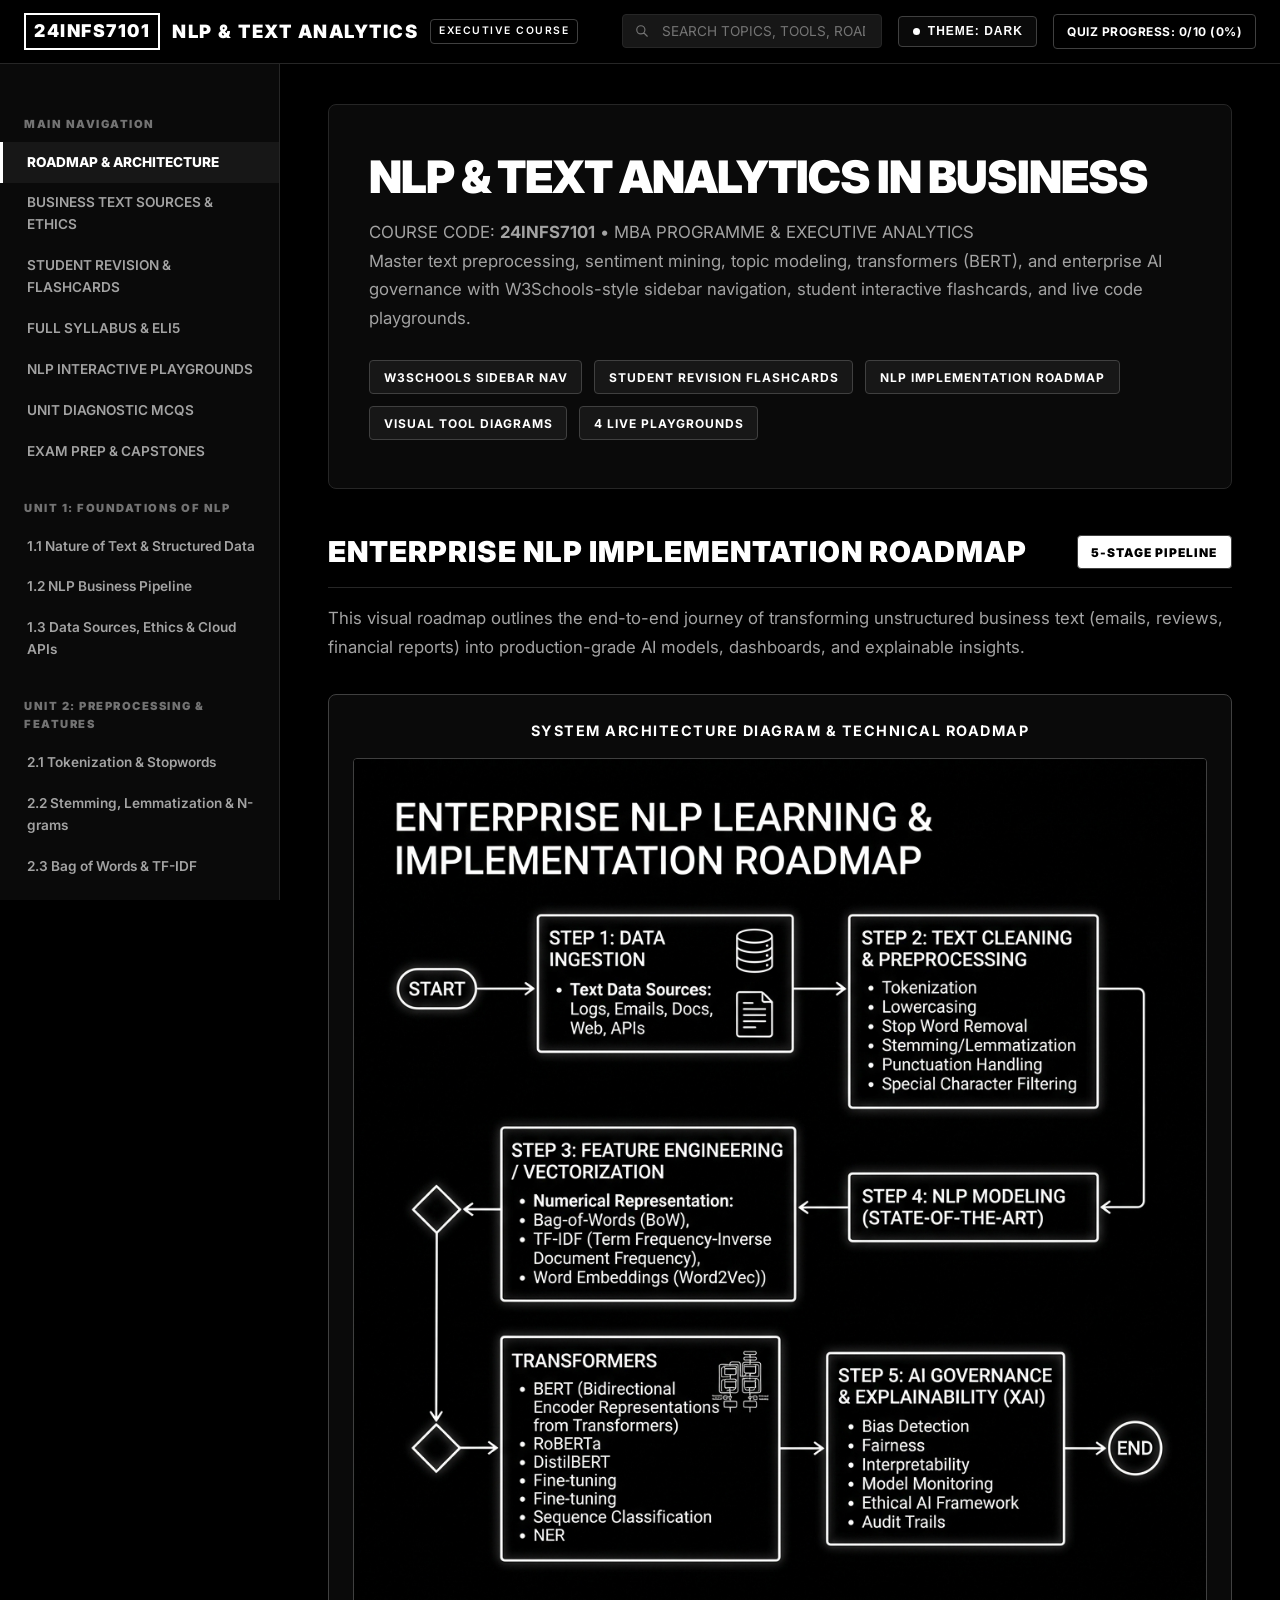
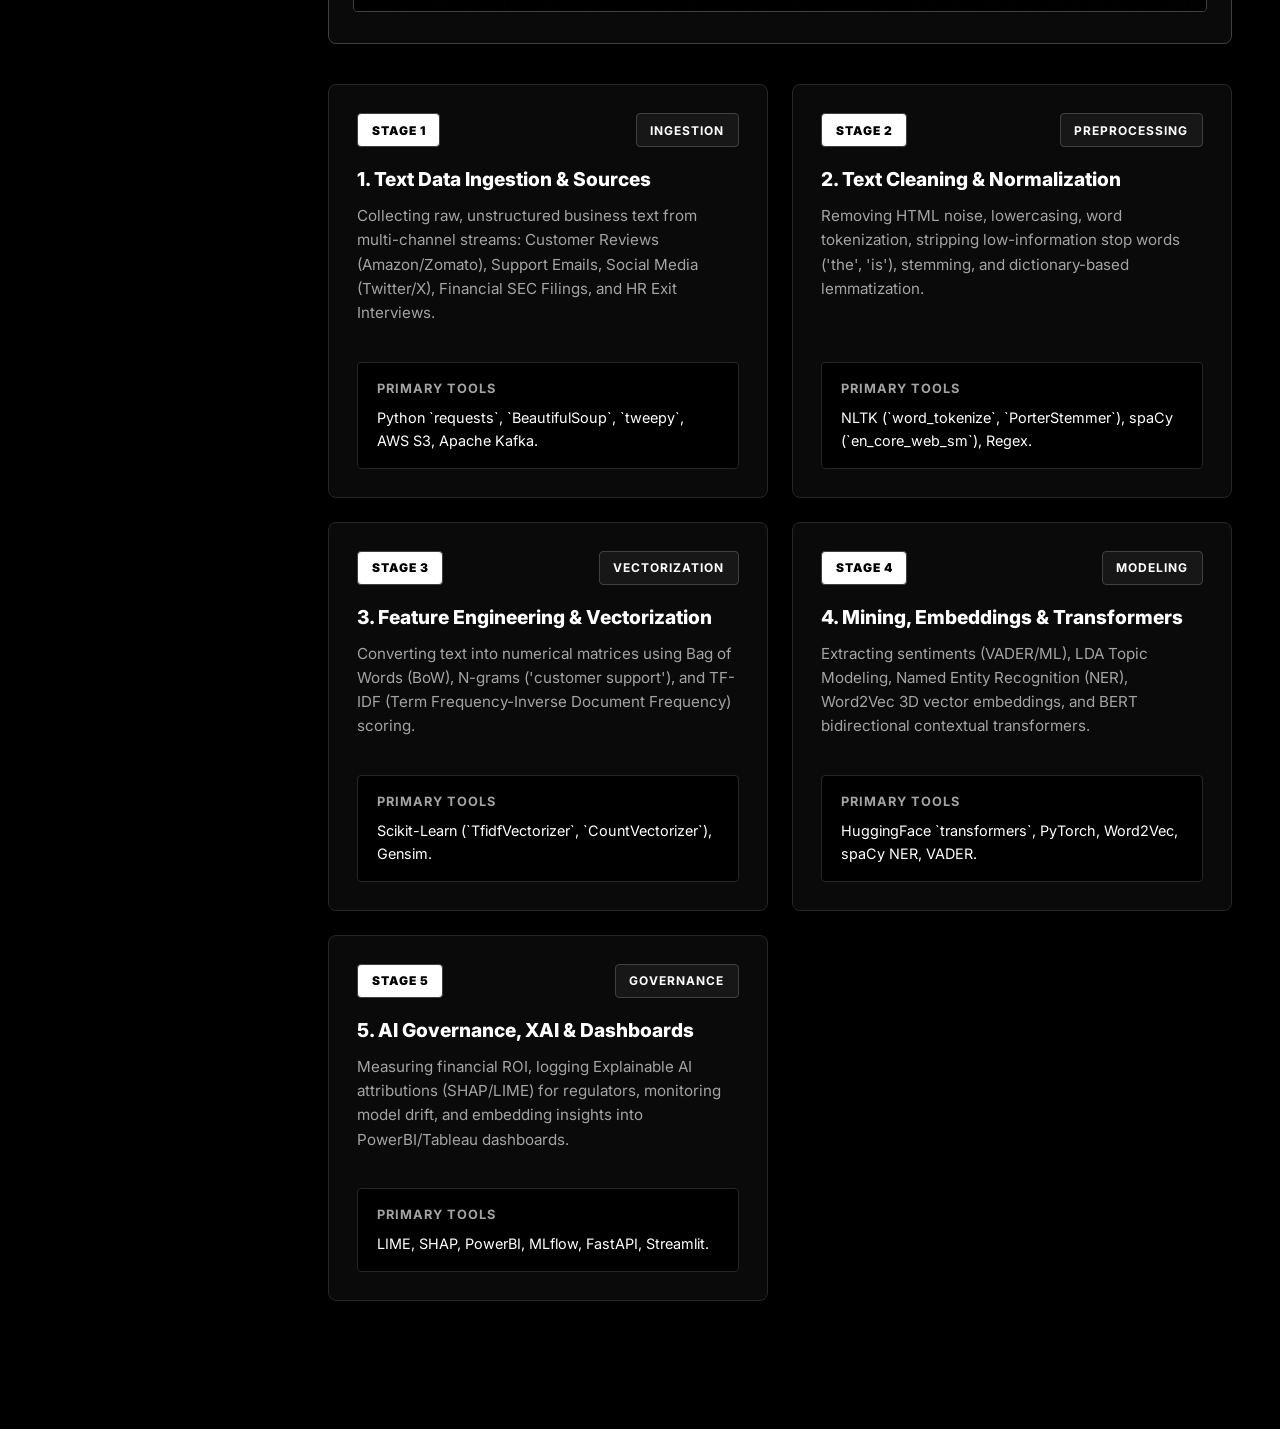
==== commit 257818cc: "Added business text" ====
--- a/index.html
+++ b/index.html
@@ -53,6 +53,7 @@
     
     <div class="sidebar-category">MAIN NAVIGATION</div>
     <a class="sidebar-item active" onclick="switchSection('roadmap', this)">ROADMAP & ARCHITECTURE</a>
+    <a class="sidebar-item" href="business-text-sources.html">BUSINESS TEXT SOURCES & ETHICS</a>
     <a class="sidebar-item" onclick="switchSection('study', this)">STUDENT REVISION & FLASHCARDS</a>
     <a class="sidebar-item" onclick="switchSection('curriculum', this)">FULL SYLLABUS & ELI5</a>
     <a class="sidebar-item" onclick="switchSection('playgrounds', this)">NLP INTERACTIVE PLAYGROUNDS</a>
--- a/styles.css
+++ b/styles.css
@@ -745,3 +745,208 @@
     padding: 1.5rem;
   }
 }
+
+/* Business Text Sources detail page */
+.detail-page .main-content {
+  max-width: 1280px;
+}
+
+.detail-hero {
+  display: grid;
+  grid-template-columns: minmax(0, 1.5fr) minmax(220px, 0.7fr);
+  gap: 2rem;
+  align-items: end;
+  padding: 3.5rem;
+  background: linear-gradient(135deg, var(--bg-card) 0%, var(--bg-subtle) 100%);
+  border: 1px solid var(--border-medium);
+  border-radius: var(--radius-md);
+  margin-bottom: 2.5rem;
+}
+
+.detail-kicker,
+.detail-label {
+  color: var(--text-muted);
+  font-size: 0.75rem;
+  font-weight: 900;
+  letter-spacing: 1.8px;
+  text-transform: uppercase;
+}
+
+.detail-kicker { margin-bottom: 1rem; }
+
+.detail-hero h1 {
+  max-width: 780px;
+  font-size: clamp(2.2rem, 5vw, 4.5rem);
+  line-height: 0.98;
+  letter-spacing: -2px;
+  text-transform: uppercase;
+  margin-bottom: 1.25rem;
+}
+
+.detail-hero p,
+.detail-intro,
+.source-card p,
+.pipeline-step p,
+.debate-copy {
+  color: var(--text-secondary);
+  line-height: 1.75;
+}
+
+.detail-index {
+  border-left: 3px solid var(--text-white);
+  padding: 1rem 0 1rem 1.25rem;
+}
+
+.detail-index strong {
+  display: block;
+  font-size: 2.8rem;
+  line-height: 1;
+  margin-bottom: 0.5rem;
+}
+
+.detail-section { margin-bottom: 3.5rem; }
+
+.detail-section-heading {
+  display: flex;
+  justify-content: space-between;
+  gap: 1rem;
+  align-items: end;
+  border-bottom: 1px solid var(--border-subtle);
+  padding-bottom: 0.8rem;
+  margin-bottom: 1.25rem;
+}
+
+.detail-section-heading h2 {
+  font-size: 1.75rem;
+  line-height: 1.15;
+  text-transform: uppercase;
+  letter-spacing: 1px;
+}
+
+.source-grid,
+.pipeline-grid {
+  display: grid;
+  grid-template-columns: repeat(3, minmax(0, 1fr));
+  gap: 1rem;
+}
+
+.source-card,
+.pipeline-step {
+  background: var(--bg-card);
+  border: 1px solid var(--border-subtle);
+  border-radius: var(--radius-md);
+  padding: 1.5rem;
+}
+
+.source-card:hover,
+.pipeline-step:hover { border-color: var(--text-white); }
+
+.source-card h3,
+.pipeline-step h3 {
+  font-size: 1.15rem;
+  line-height: 1.2;
+  margin: 0.7rem 0;
+}
+
+.source-list {
+  list-style: none;
+  margin-top: 1.25rem;
+}
+
+.source-list li {
+  border-top: 1px solid var(--border-subtle);
+  padding: 0.85rem 0;
+  color: var(--text-white);
+  font-size: 0.9rem;
+}
+
+.source-list li::before {
+  content: '↳';
+  color: var(--text-muted);
+  margin-right: 0.6rem;
+}
+
+.case-study {
+  display: grid;
+  grid-template-columns: minmax(0, 0.9fr) minmax(0, 1.1fr);
+  gap: 1rem;
+}
+
+.case-panel {
+  background: var(--bg-card);
+  border: 1px solid var(--border-subtle);
+  border-radius: var(--radius-md);
+  padding: 1.75rem;
+}
+
+.case-panel h3 { margin: 0.65rem 0 1rem; font-size: 1.35rem; }
+
+.case-panel ul { list-style: none; margin-top: 1.25rem; }
+
+.case-panel li {
+  border-top: 1px solid var(--border-subtle);
+  padding: 0.85rem 0;
+  color: var(--text-secondary);
+}
+
+.case-panel li strong { color: var(--text-white); }
+
+.risk-panel {
+  background: var(--text-white);
+  color: var(--text-inverse);
+  border-color: var(--text-white);
+}
+
+.risk-panel .detail-label,
+.risk-panel .debate-copy { color: var(--text-inverse); }
+
+.pipeline-grid { grid-template-columns: repeat(4, minmax(0, 1fr)); }
+
+.pipeline-number {
+  display: inline-flex;
+  width: 2rem;
+  height: 2rem;
+  align-items: center;
+  justify-content: center;
+  background: var(--text-white);
+  color: var(--text-inverse);
+  border-radius: 50%;
+  font-family: var(--font-code);
+  font-weight: 900;
+}
+
+.pipeline-step ul { list-style: none; margin-top: 1rem; }
+
+.pipeline-step li {
+  color: var(--text-secondary);
+  font-size: 0.85rem;
+  padding: 0.4rem 0;
+}
+
+.pipeline-step li::before {
+  content: '•';
+  color: var(--text-white);
+  margin-right: 0.5rem;
+}
+
+.detail-footer {
+  border-top: 1px solid var(--border-subtle);
+  color: var(--text-muted);
+  font-family: var(--font-code);
+  font-size: 0.8rem;
+  padding-top: 1.25rem;
+}
+
+@media (max-width: 900px) {
+  .detail-hero,
+  .case-study { grid-template-columns: 1fr; }
+  .source-grid,
+  .pipeline-grid { grid-template-columns: repeat(2, minmax(0, 1fr)); }
+  .detail-hero { padding: 2rem; }
+}
+
+@media (max-width: 560px) {
+  .source-grid,
+  .pipeline-grid { grid-template-columns: 1fr; }
+  .detail-section-heading { align-items: start; flex-direction: column; }
+}
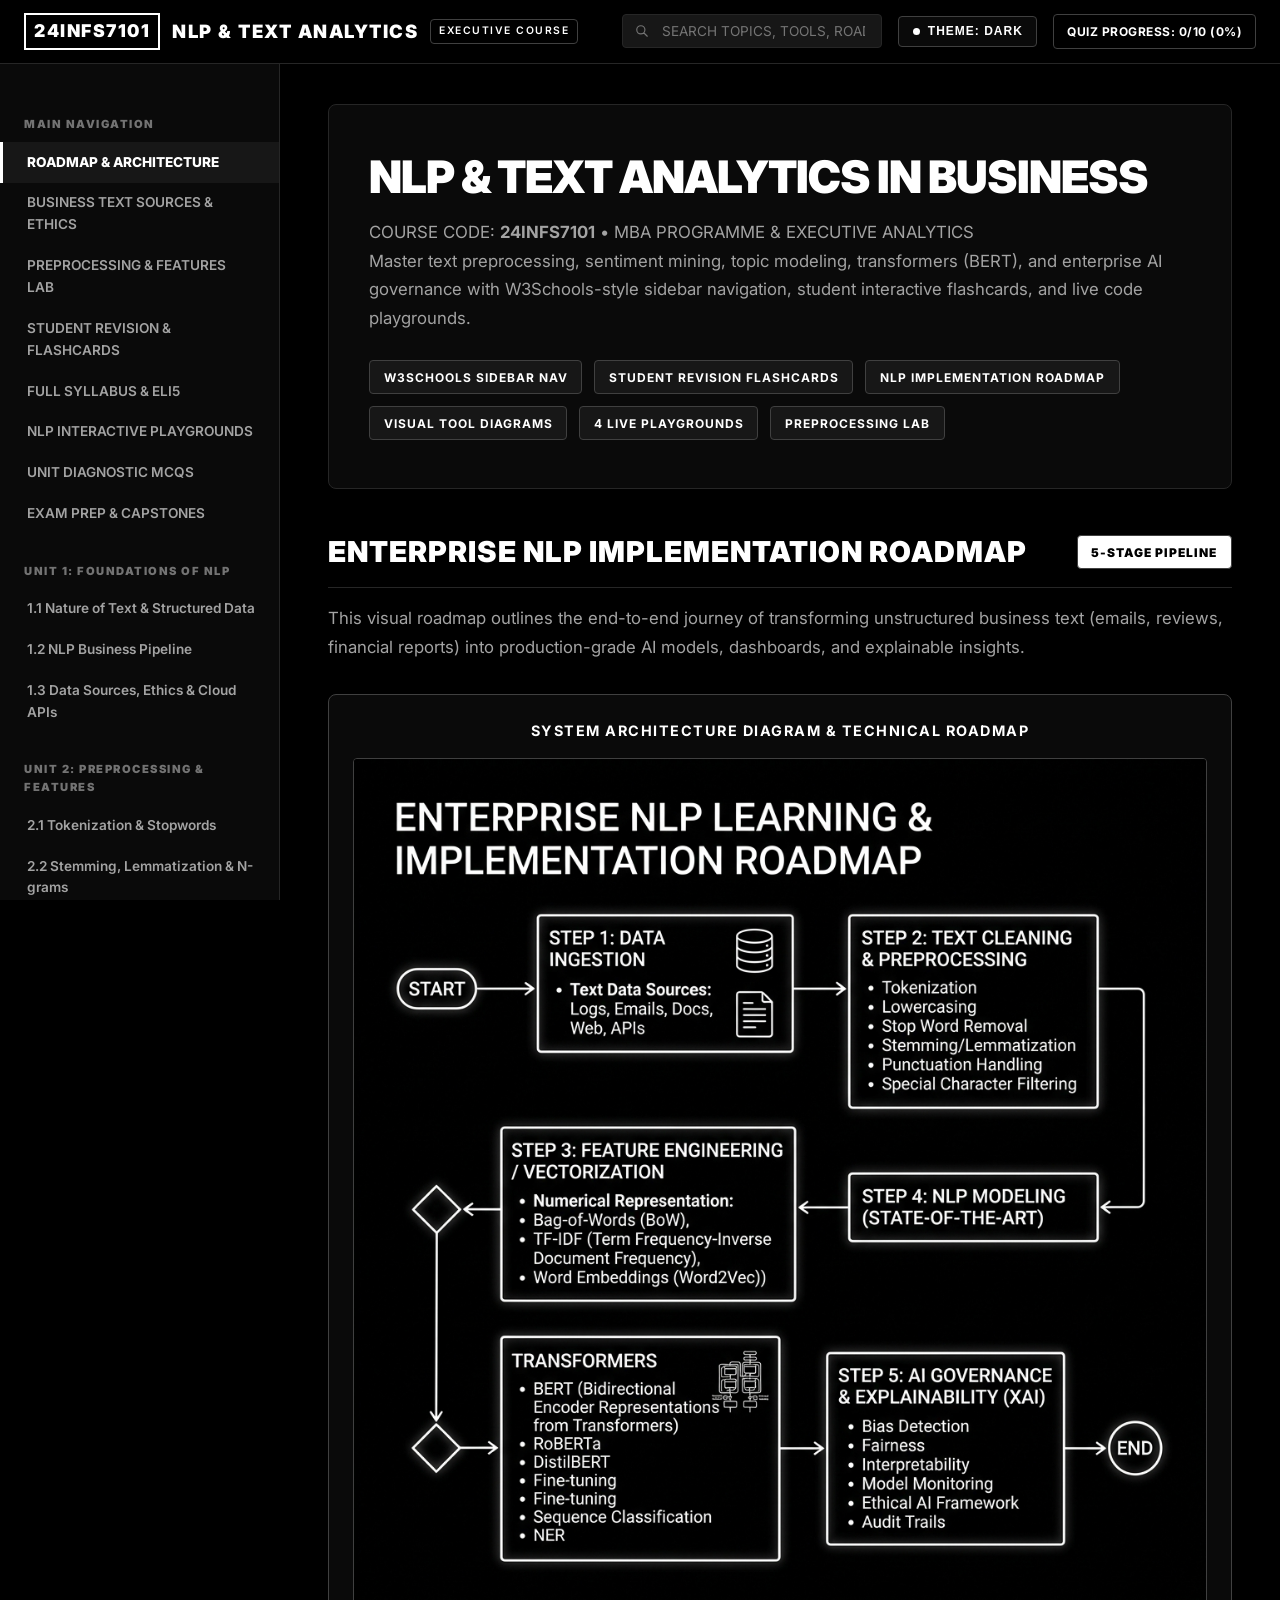
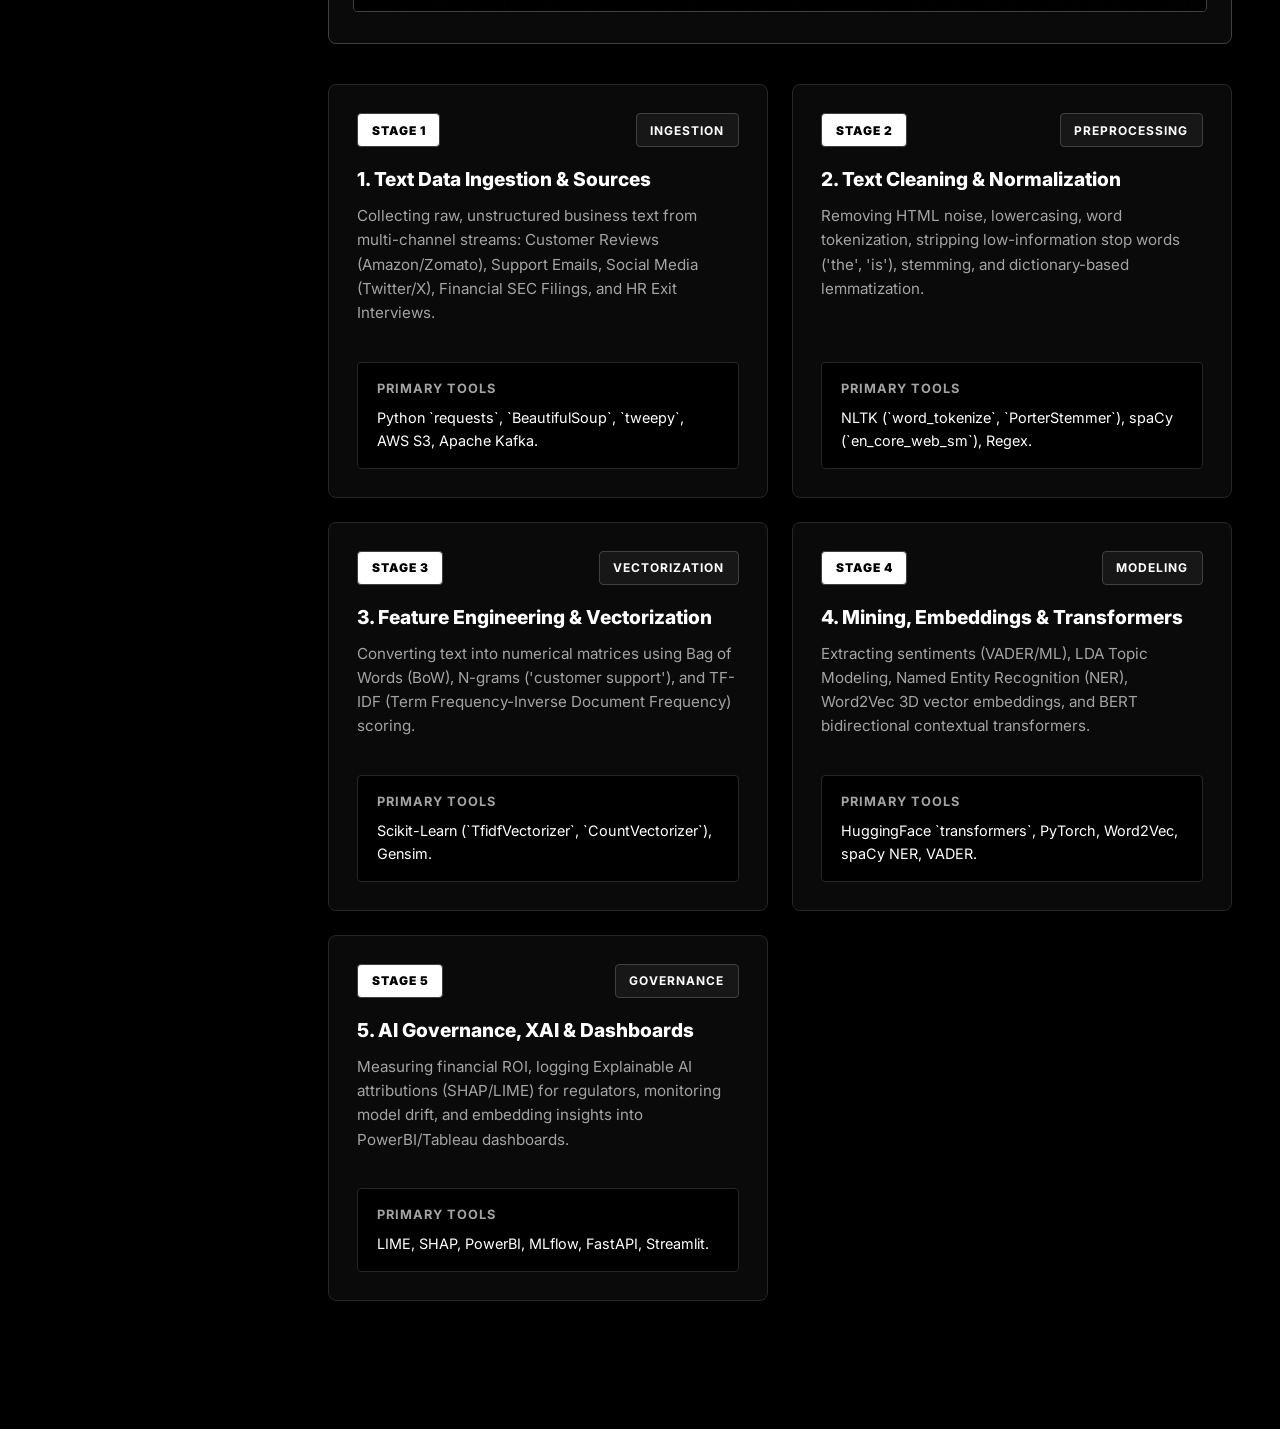
==== commit 2bee0c02: "changes in code" ====
--- a/index.html
+++ b/index.html
@@ -23,7 +23,7 @@
   <!-- Top Navigation Bar -->
   <header>
     <div class="nav-wrapper">
-      <a href="#" class="brand-logo">
+      <a href="index.html" class="brand-logo">
         <span style="font-size: 1.1rem; border: 2px solid var(--text-white); padding: 2px 8px; font-weight: 900;">24INFS7101</span>
         <span>NLP & TEXT ANALYTICS</span>
         <span class="brand-badge">EXECUTIVE COURSE</span>
@@ -54,6 +54,7 @@
     <div class="sidebar-category">MAIN NAVIGATION</div>
     <a class="sidebar-item active" onclick="switchSection('roadmap', this)">ROADMAP & ARCHITECTURE</a>
     <a class="sidebar-item" href="business-text-sources.html">BUSINESS TEXT SOURCES & ETHICS</a>
+    <a class="sidebar-item" href="PREPROCESSING%20%26%20FEATURES%20lab.html">PREPROCESSING & FEATURES LAB</a>
     <a class="sidebar-item" onclick="switchSection('study', this)">STUDENT REVISION & FLASHCARDS</a>
     <a class="sidebar-item" onclick="switchSection('curriculum', this)">FULL SYLLABUS & ELI5</a>
     <a class="sidebar-item" onclick="switchSection('playgrounds', this)">NLP INTERACTIVE PLAYGROUNDS</a>
@@ -104,6 +105,7 @@
         <span class="badge">NLP IMPLEMENTATION ROADMAP</span>
         <span class="badge">VISUAL TOOL DIAGRAMS</span>
         <span class="badge">4 LIVE PLAYGROUNDS</span>
+        <a href="PREPROCESSING%20%26%20FEATURES%20lab.html" class="badge" style="text-decoration: none;">PREPROCESSING LAB</a>
       </div>
     </div>
 
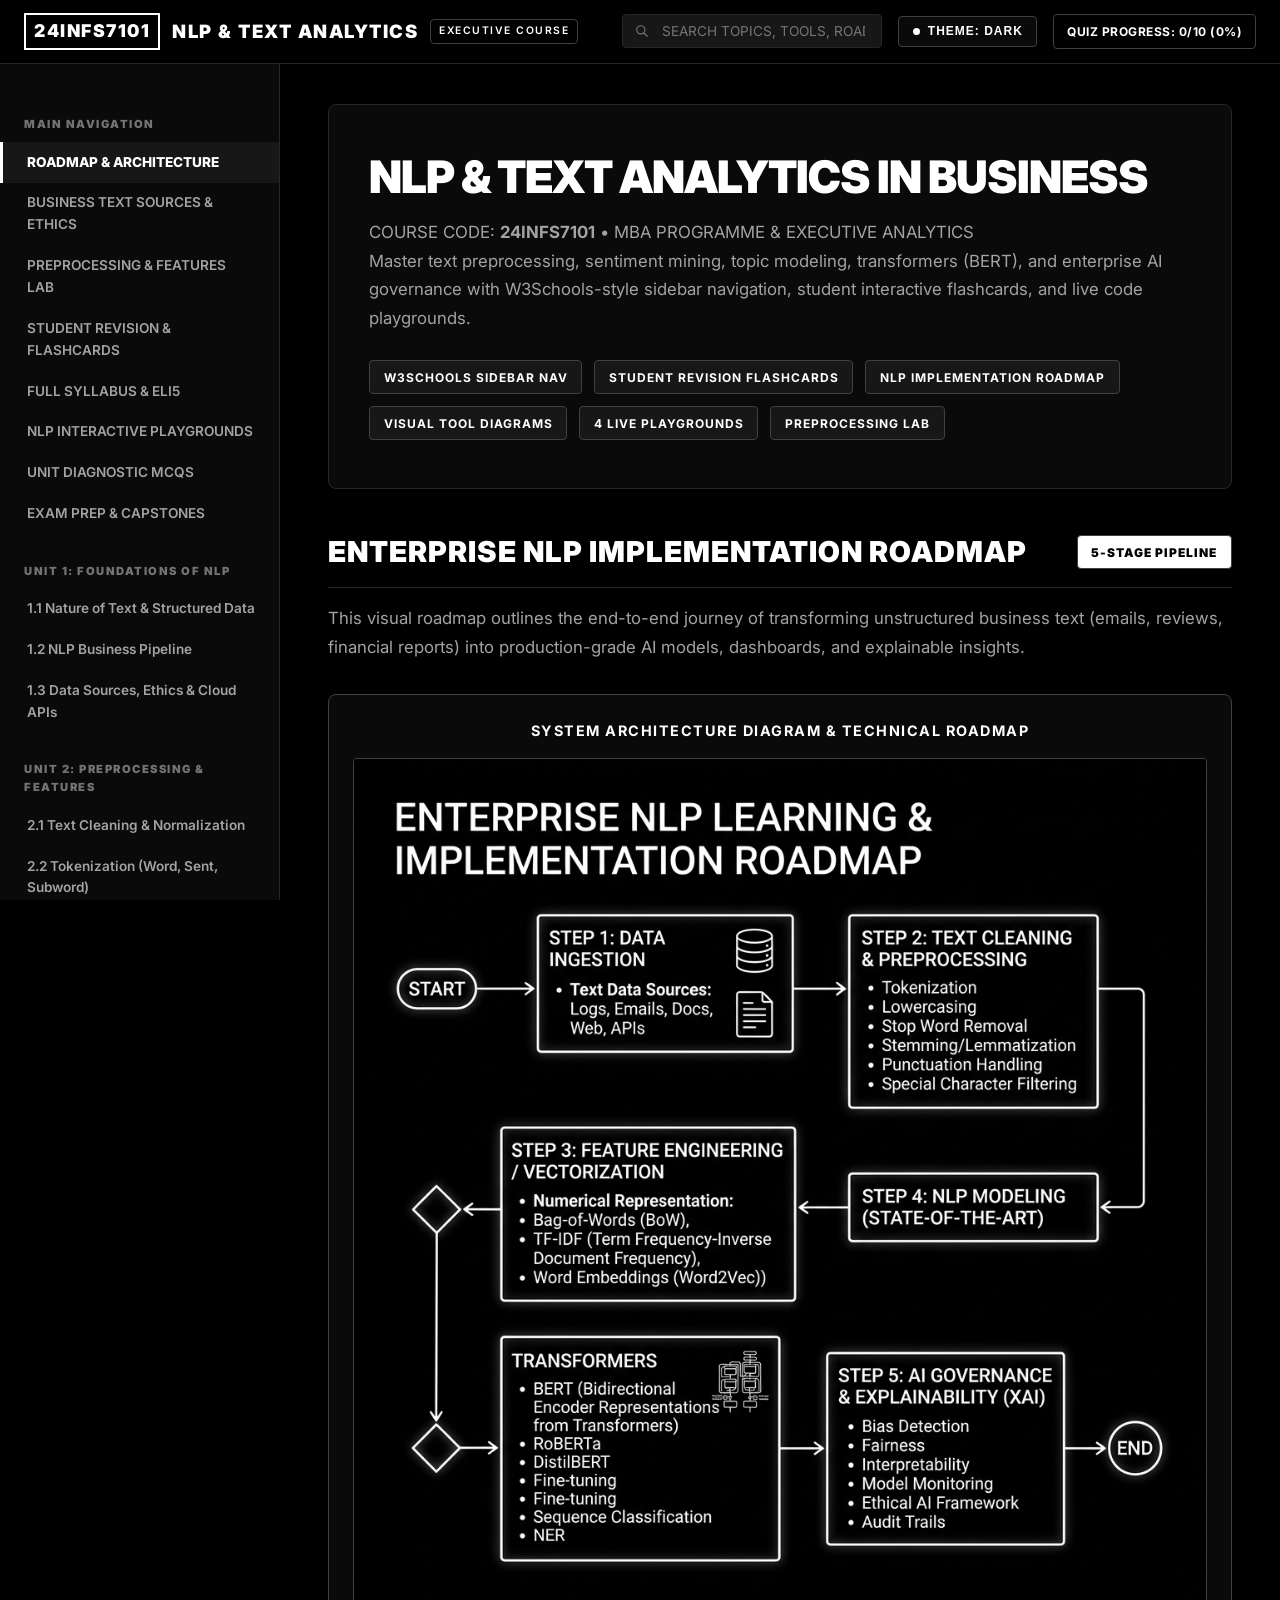
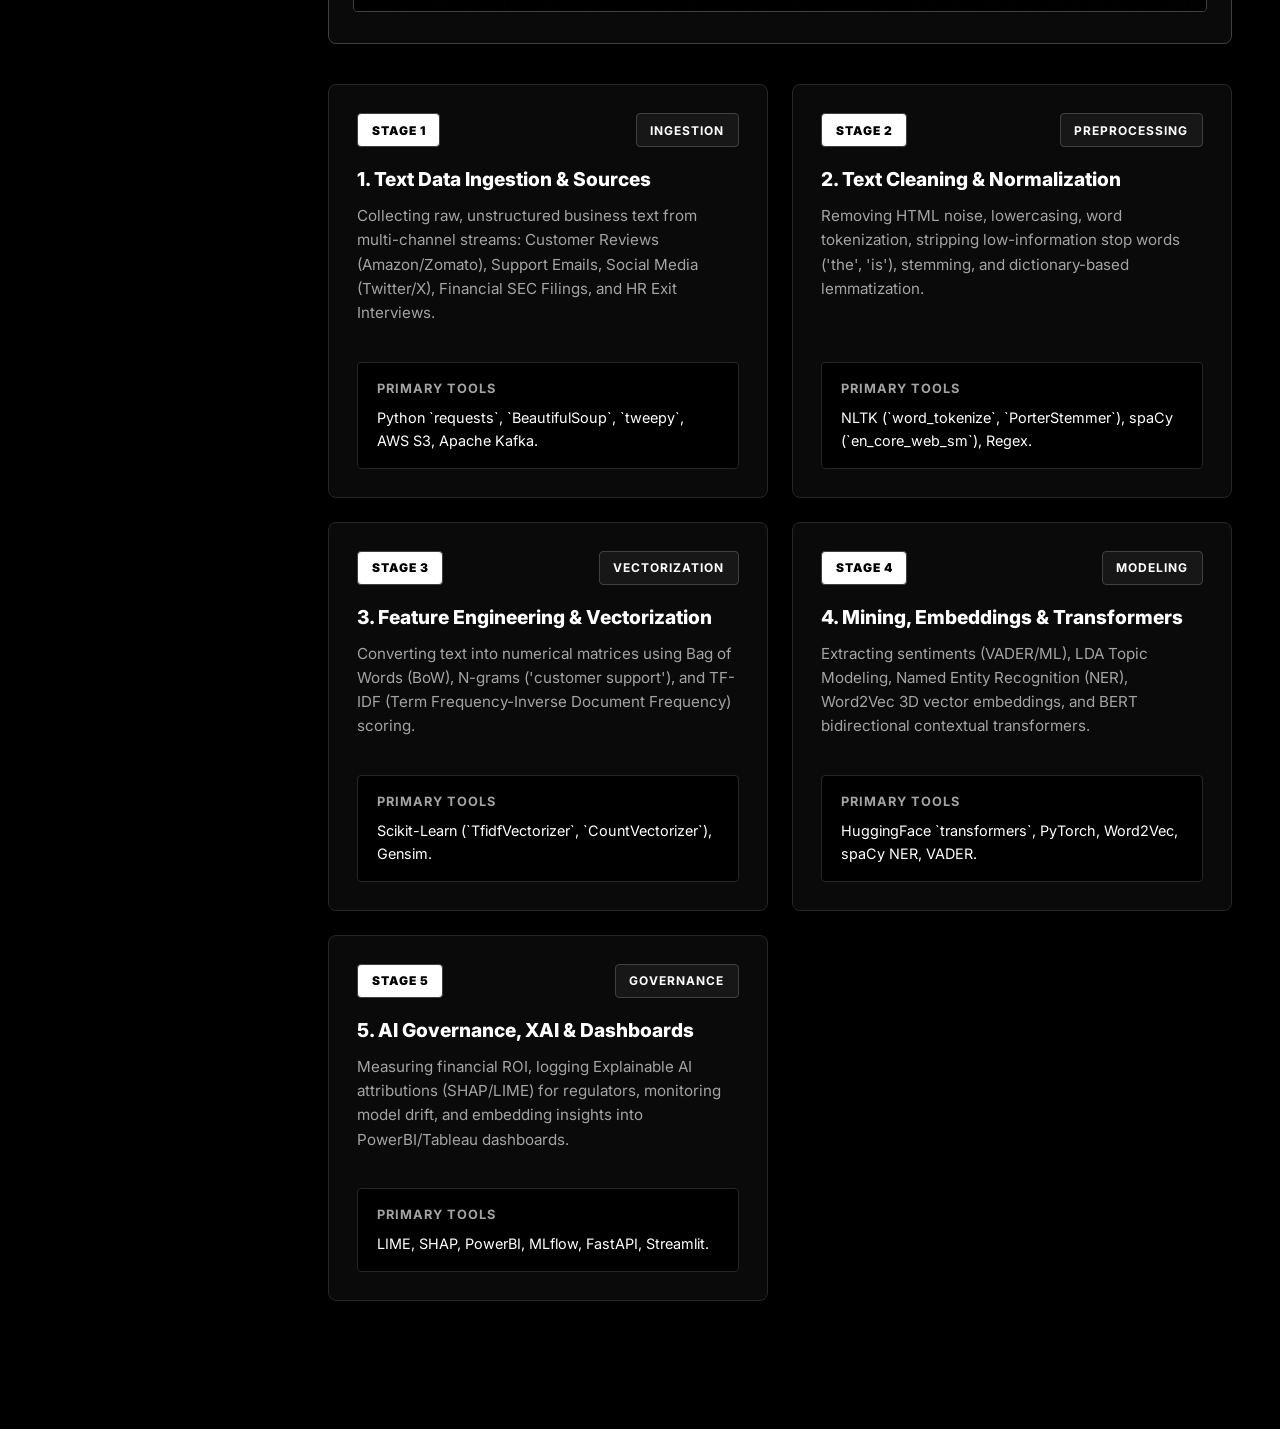
==== commit b99609db: "changes in code" ====
--- a/index.html
+++ b/index.html
@@ -67,9 +67,17 @@
     <a class="sidebar-item" onclick="jumpToTopic('t1-3')">1.3 Data Sources, Ethics & Cloud APIs</a>
 
     <div class="sidebar-category">UNIT 2: PREPROCESSING & FEATURES</div>
-    <a class="sidebar-item" onclick="jumpToTopic('t2-1')">2.1 Tokenization & Stopwords</a>
-    <a class="sidebar-item" onclick="jumpToTopic('t2-2')">2.2 Stemming, Lemmatization & N-grams</a>
-    <a class="sidebar-item" onclick="jumpToTopic('t2-3')">2.3 Bag of Words & TF-IDF</a>
+    <a class="sidebar-item" onclick="jumpToTopic('t2-1')">2.1 Text Cleaning & Normalization</a>
+    <a class="sidebar-item" onclick="jumpToTopic('t2-2')">2.2 Tokenization (Word, Sent, Subword)</a>
+    <a class="sidebar-item" onclick="jumpToTopic('t2-3')">2.3 Stopword Removal & Custom Lists</a>
+    <a class="sidebar-item" onclick="jumpToTopic('t2-4')">2.4 Stemming (Porter & Snowball)</a>
+    <a class="sidebar-item" onclick="jumpToTopic('t2-5')">2.5 Lemmatization (WordNet & spaCy)</a>
+    <a class="sidebar-item" onclick="jumpToTopic('t2-6')">2.6 N-grams & Phrase Detection</a>
+    <a class="sidebar-item" onclick="jumpToTopic('t2-7')">2.7 Bag of Words & TF-IDF</a>
+    <a class="sidebar-item" onclick="jumpToTopic('t2-8')">2.8 Word Frequency & Keyword Extraction</a>
+    <a class="sidebar-item" onclick="jumpToTopic('t2-9')">2.9 Domain Business Vocabulary</a>
+    <a class="sidebar-item" onclick="jumpToTopic('t2-10')">2.10 Feature Engineering for Text</a>
+    <a class="sidebar-item" onclick="jumpToTopic('t2-11')">2.11 Text Data Visualization</a>
 
     <div class="sidebar-category">UNIT 3: MINING & INSIGHTS</div>
     <a class="sidebar-item" onclick="jumpToTopic('t3-1')">3.1 Sentiment Analysis & Opinion Mining</a>
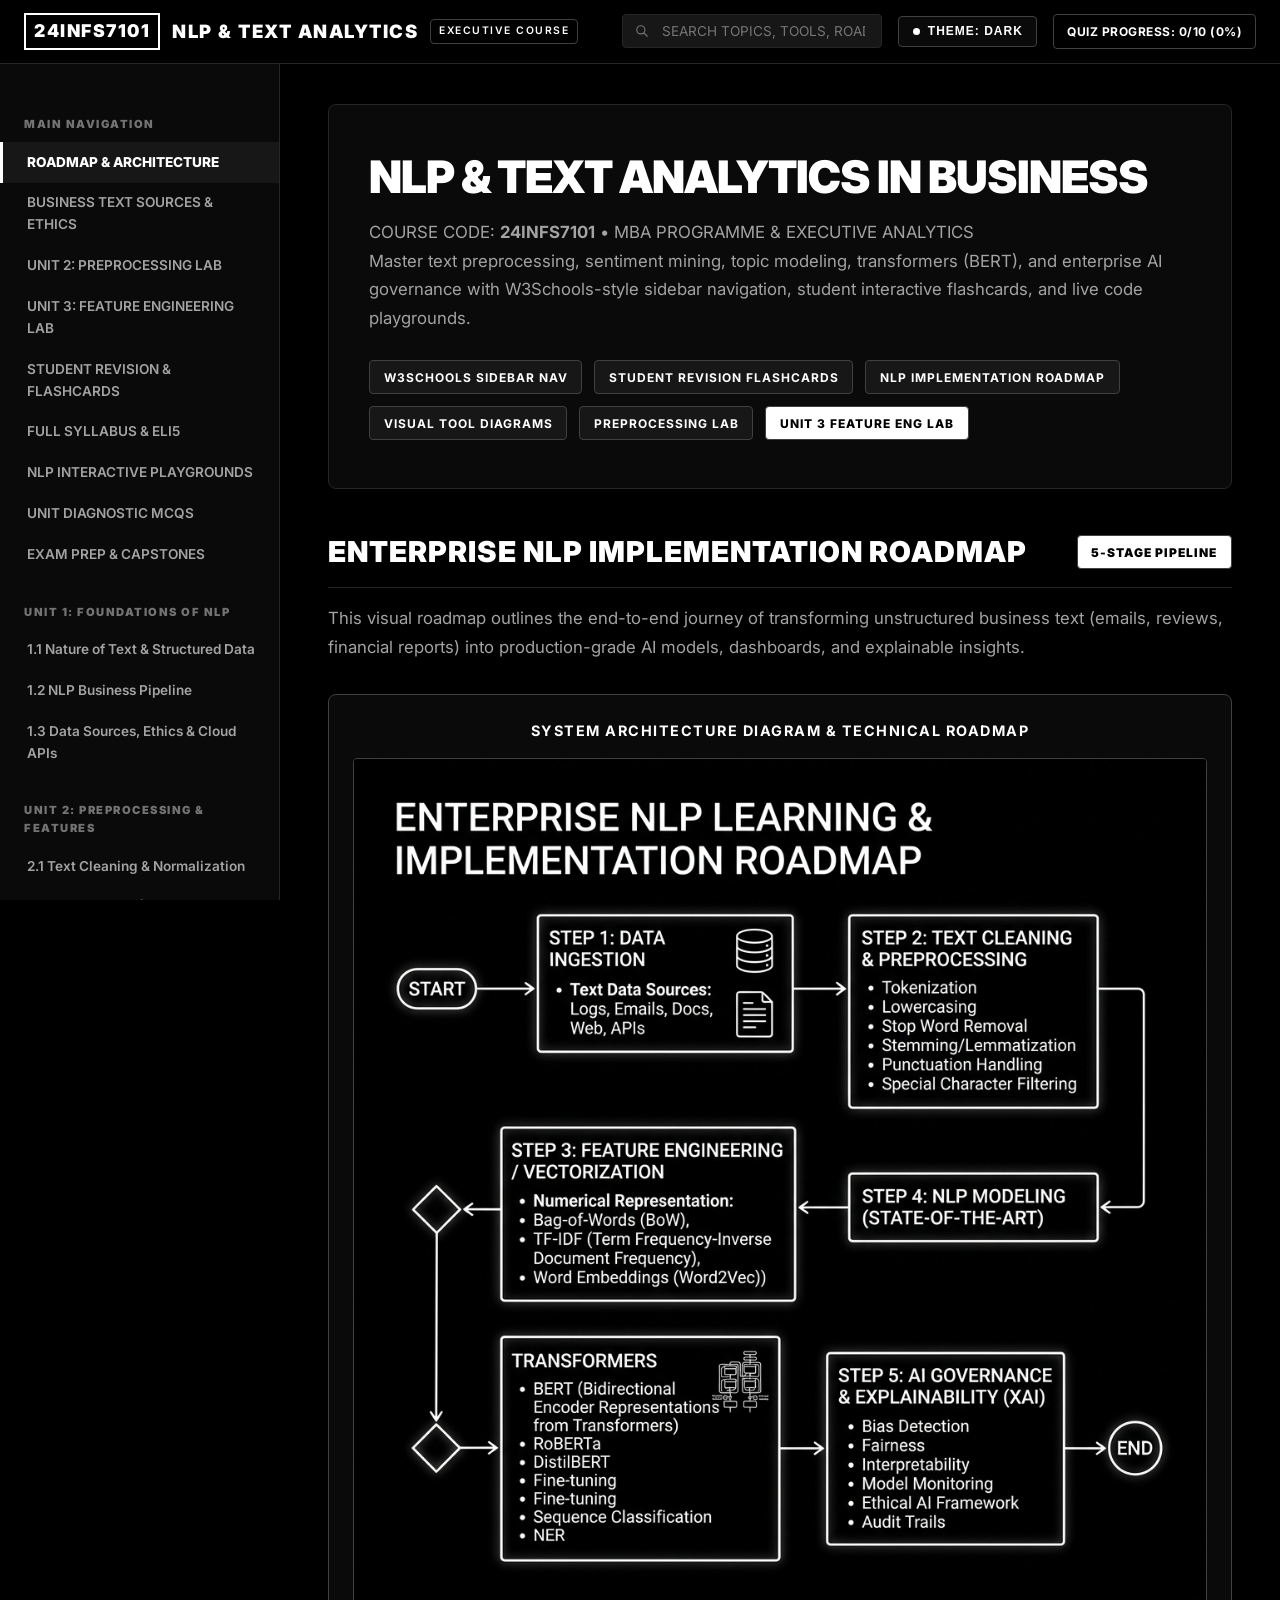
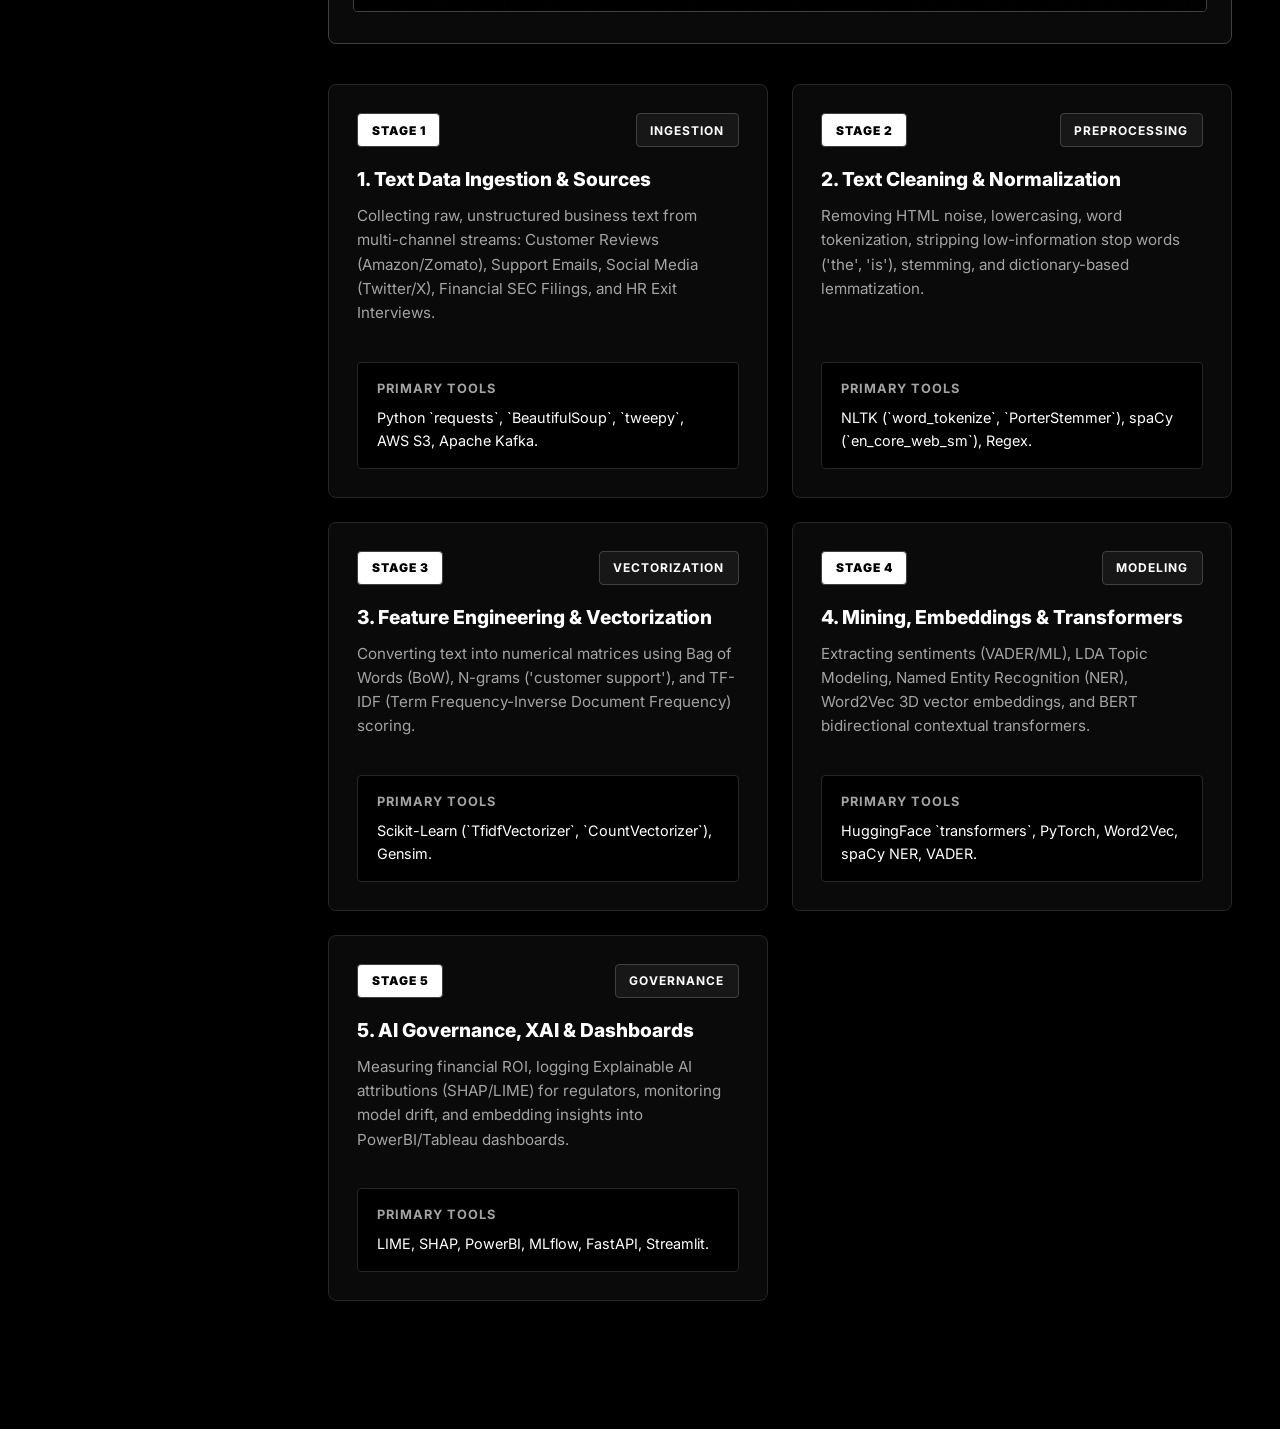
==== commit 09d39ff3: "Add files" ====
--- a/index.html
+++ b/index.html
@@ -54,7 +54,8 @@
     <div class="sidebar-category">MAIN NAVIGATION</div>
     <a class="sidebar-item active" onclick="switchSection('roadmap', this)">ROADMAP & ARCHITECTURE</a>
     <a class="sidebar-item" href="business-text-sources.html">BUSINESS TEXT SOURCES & ETHICS</a>
-    <a class="sidebar-item" href="PREPROCESSING%20%26%20FEATURES%20lab.html">PREPROCESSING & FEATURES LAB</a>
+    <a class="sidebar-item" href="PREPROCESSING%20%26%20FEATURES%20lab.html">UNIT 2: PREPROCESSING LAB</a>
+    <a class="sidebar-item" href="unit3-feature-engineering.html">UNIT 3: FEATURE ENGINEERING LAB</a>
     <a class="sidebar-item" onclick="switchSection('study', this)">STUDENT REVISION & FLASHCARDS</a>
     <a class="sidebar-item" onclick="switchSection('curriculum', this)">FULL SYLLABUS & ELI5</a>
     <a class="sidebar-item" onclick="switchSection('playgrounds', this)">NLP INTERACTIVE PLAYGROUNDS</a>
@@ -112,8 +113,8 @@
         <span class="badge">STUDENT REVISION FLASHCARDS</span>
         <span class="badge">NLP IMPLEMENTATION ROADMAP</span>
         <span class="badge">VISUAL TOOL DIAGRAMS</span>
-        <span class="badge">4 LIVE PLAYGROUNDS</span>
         <a href="PREPROCESSING%20%26%20FEATURES%20lab.html" class="badge" style="text-decoration: none;">PREPROCESSING LAB</a>
+        <a href="unit3-feature-engineering.html" class="badge" style="text-decoration: none; background: var(--text-white); color: var(--text-inverse); font-weight: 800;">UNIT 3 FEATURE ENG LAB</a>
       </div>
     </div>
 
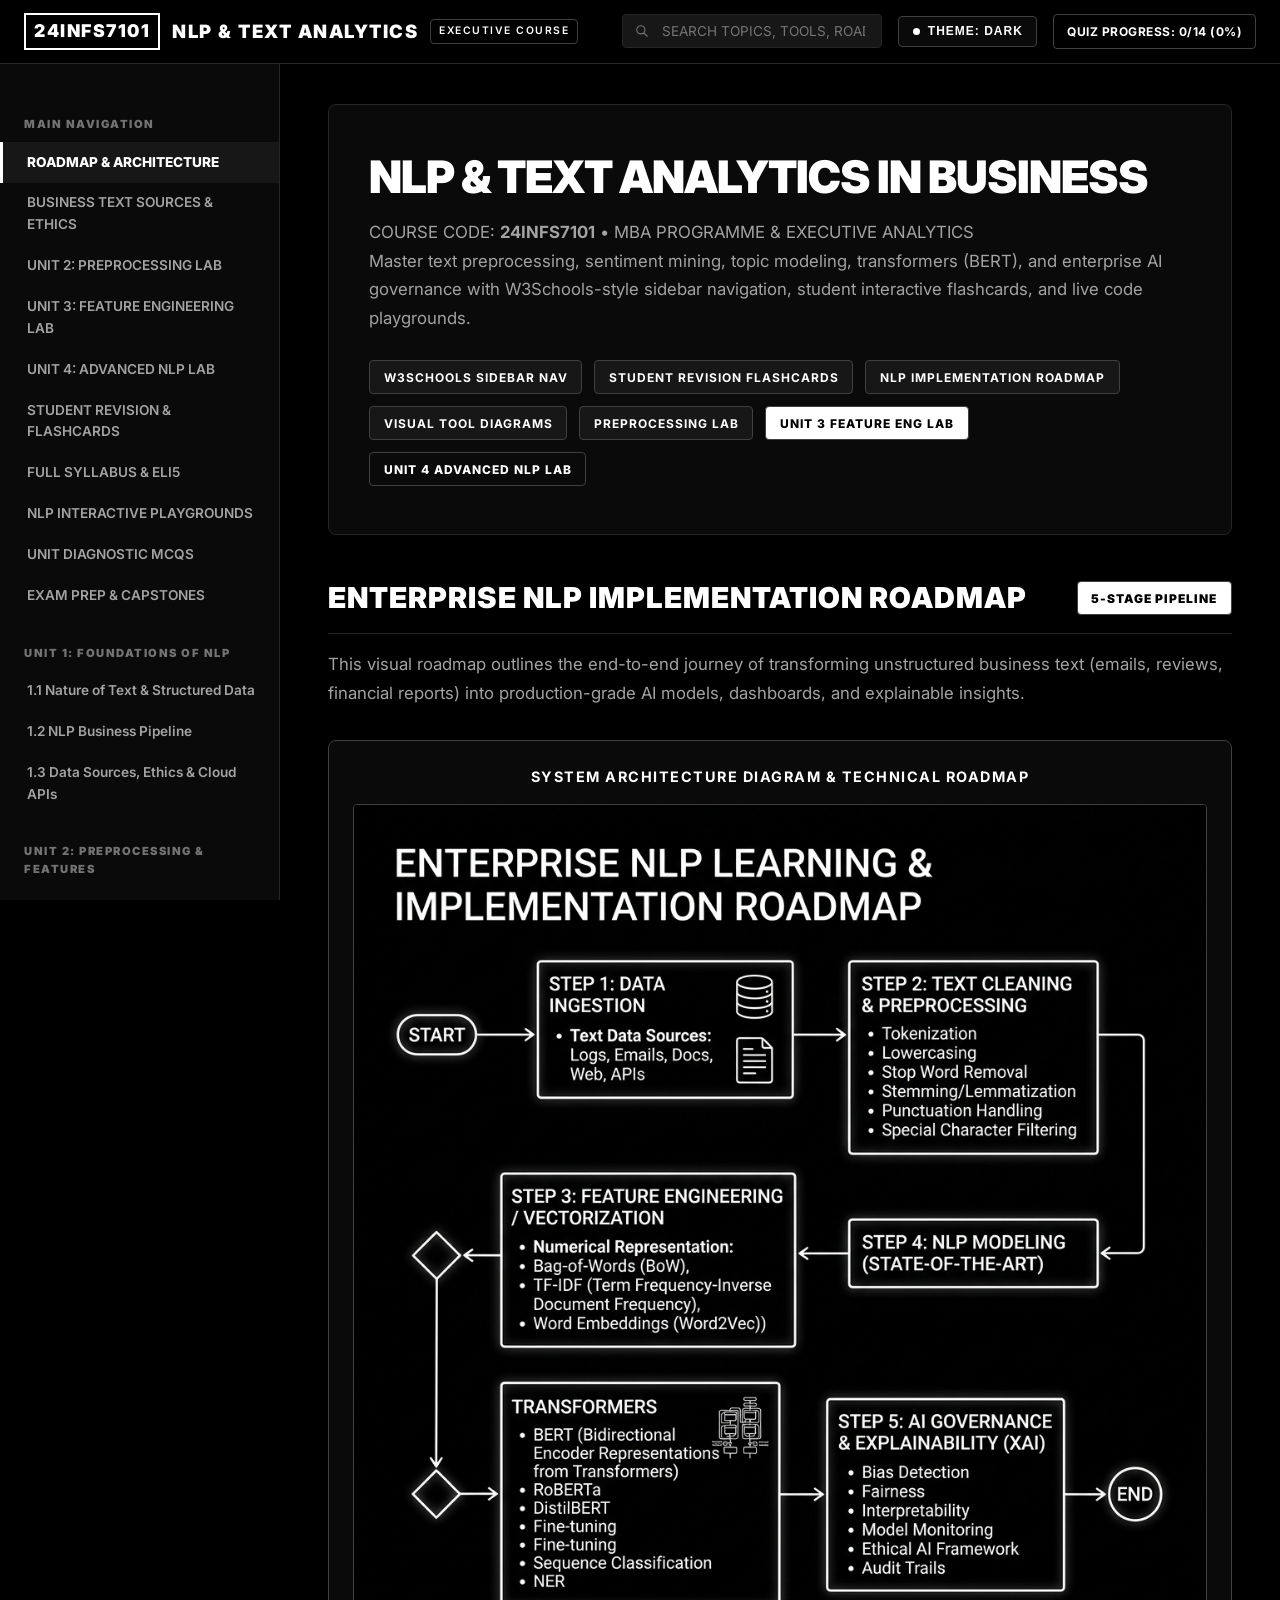
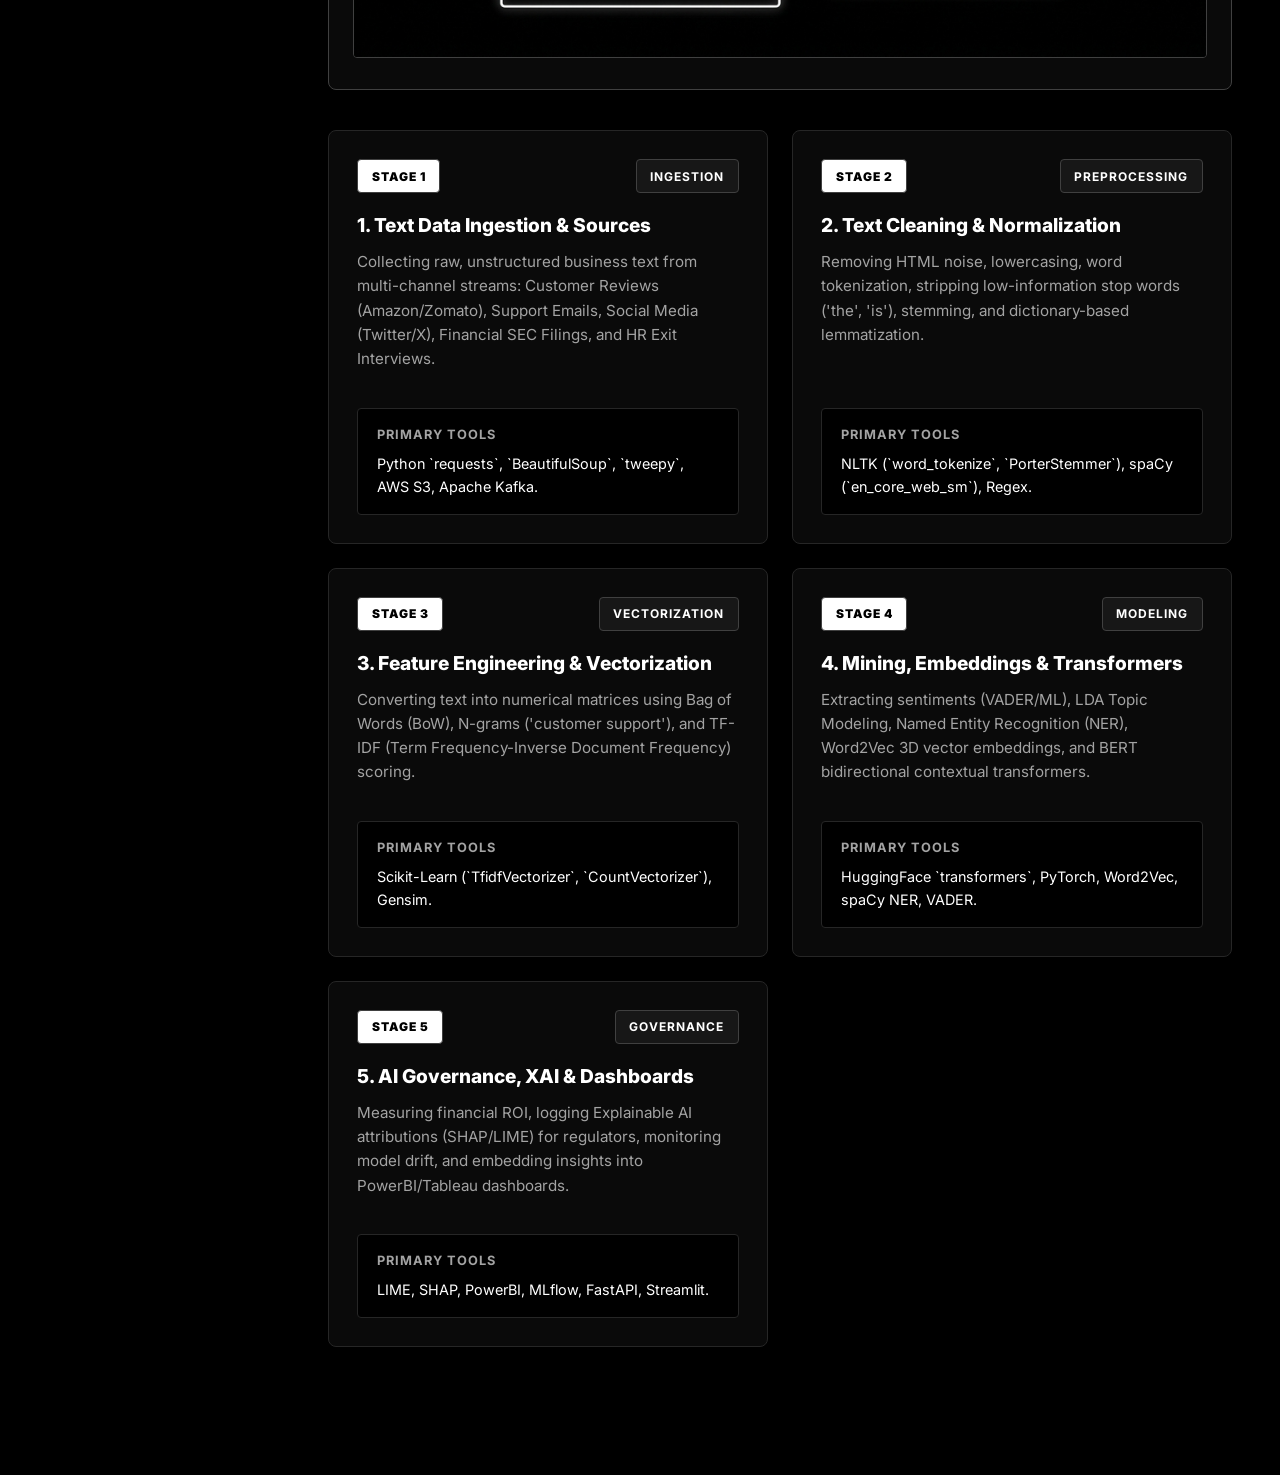
==== commit 5c1c3306: "changes" ====
--- a/index.html
+++ b/index.html
@@ -56,6 +56,7 @@
     <a class="sidebar-item" href="business-text-sources.html">BUSINESS TEXT SOURCES & ETHICS</a>
     <a class="sidebar-item" href="PREPROCESSING%20%26%20FEATURES%20lab.html">UNIT 2: PREPROCESSING LAB</a>
     <a class="sidebar-item" href="unit3-feature-engineering.html">UNIT 3: FEATURE ENGINEERING LAB</a>
+    <a class="sidebar-item" href="unit4-advanced-nlp.html">UNIT 4: ADVANCED NLP LAB</a>
     <a class="sidebar-item" onclick="switchSection('study', this)">STUDENT REVISION & FLASHCARDS</a>
     <a class="sidebar-item" onclick="switchSection('curriculum', this)">FULL SYLLABUS & ELI5</a>
     <a class="sidebar-item" onclick="switchSection('playgrounds', this)">NLP INTERACTIVE PLAYGROUNDS</a>
@@ -115,6 +116,7 @@
         <span class="badge">VISUAL TOOL DIAGRAMS</span>
         <a href="PREPROCESSING%20%26%20FEATURES%20lab.html" class="badge" style="text-decoration: none;">PREPROCESSING LAB</a>
         <a href="unit3-feature-engineering.html" class="badge" style="text-decoration: none; background: var(--text-white); color: var(--text-inverse); font-weight: 800;">UNIT 3 FEATURE ENG LAB</a>
+        <a href="unit4-advanced-nlp.html" class="badge" style="text-decoration: none; background: var(--purple); color: #fff; font-weight: 800;">UNIT 4 ADVANCED NLP LAB</a>
       </div>
     </div>
 
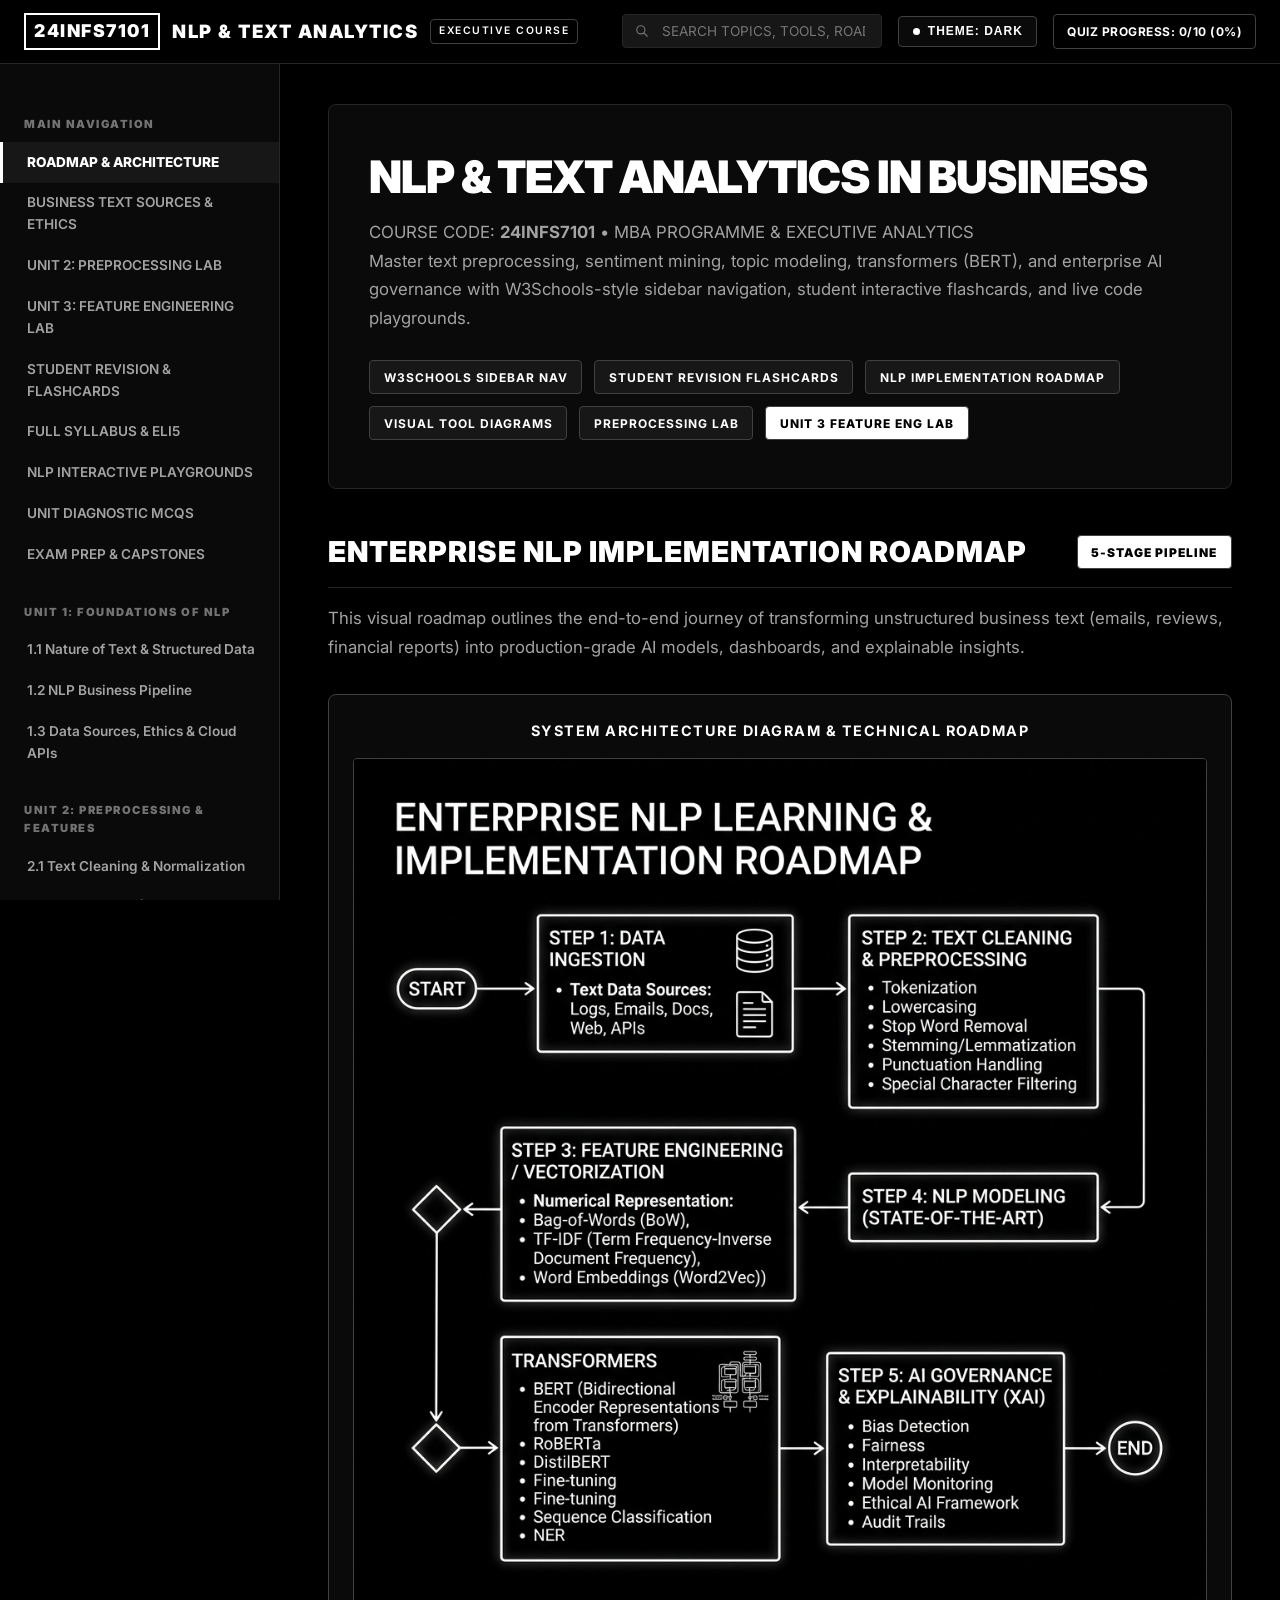
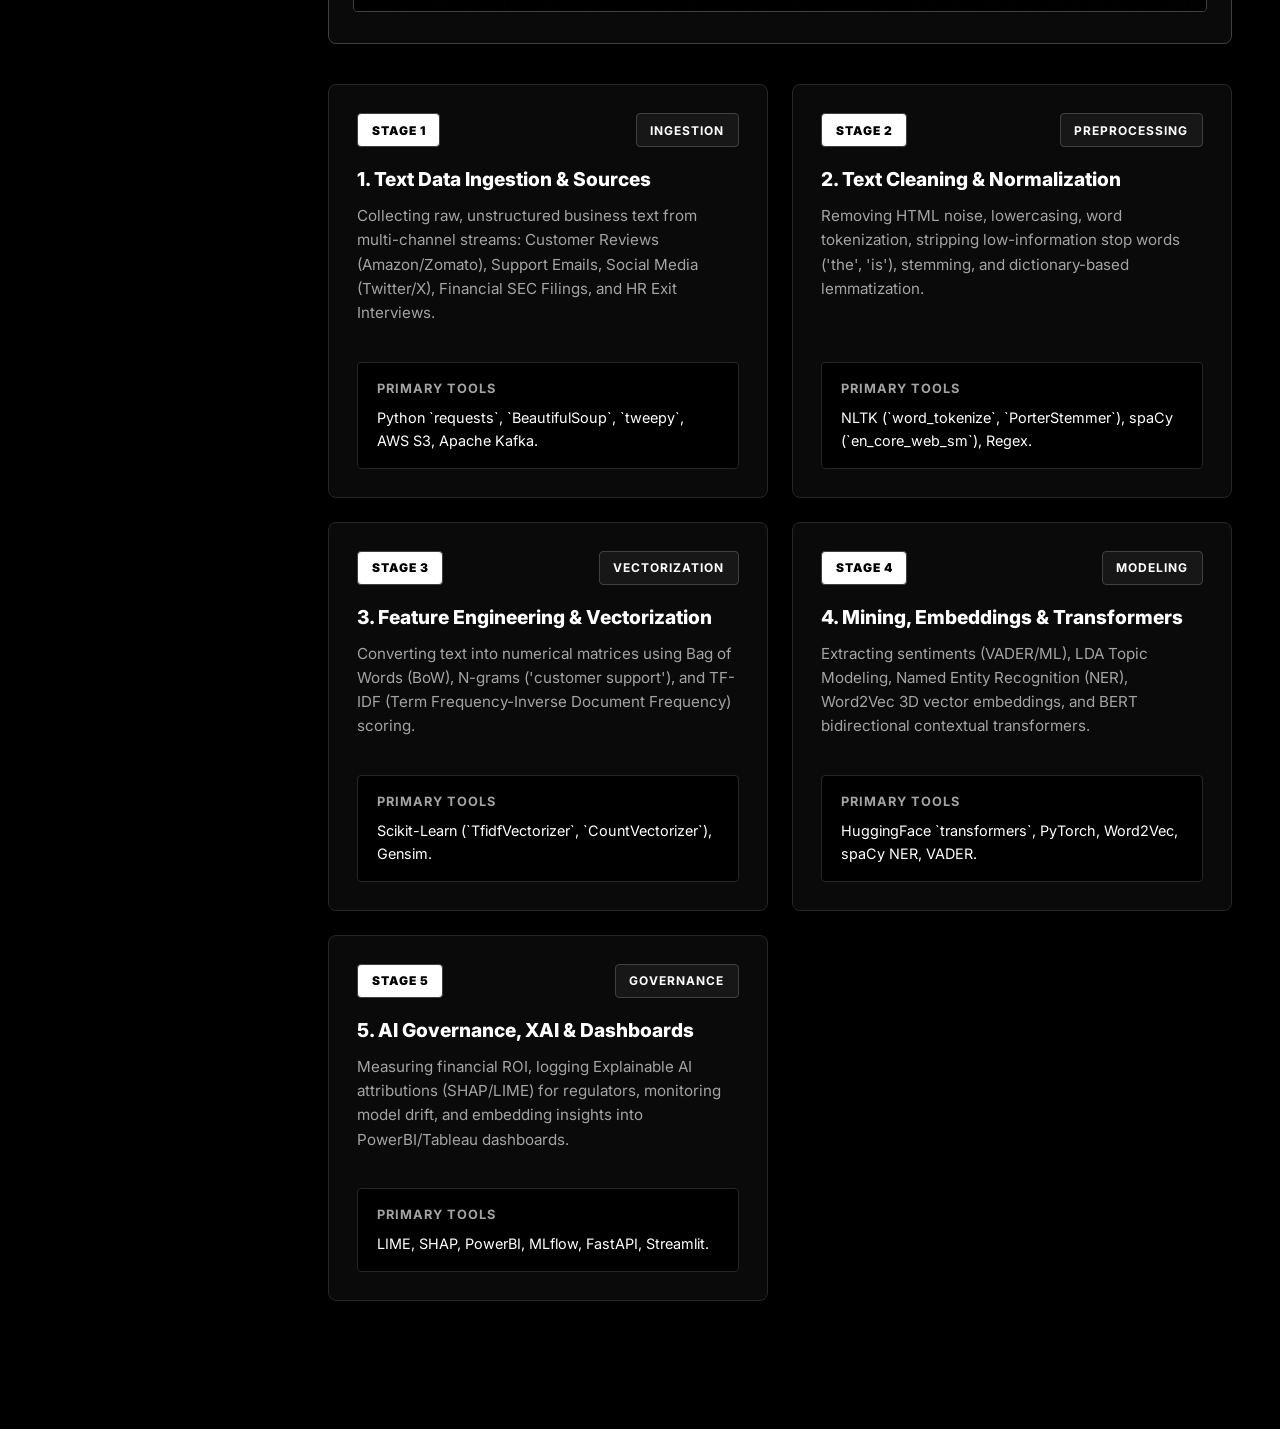
==== commit 2b62e3f7: "Revert latest advanced NLP lab changes Co-authored-by: Copilot App <223556219+Copilot@users.noreply." ====
--- a/index.html
+++ b/index.html
@@ -56,7 +56,6 @@
     <a class="sidebar-item" href="business-text-sources.html">BUSINESS TEXT SOURCES & ETHICS</a>
     <a class="sidebar-item" href="PREPROCESSING%20%26%20FEATURES%20lab.html">UNIT 2: PREPROCESSING LAB</a>
     <a class="sidebar-item" href="unit3-feature-engineering.html">UNIT 3: FEATURE ENGINEERING LAB</a>
-    <a class="sidebar-item" href="unit4-advanced-nlp.html">UNIT 4: ADVANCED NLP LAB</a>
     <a class="sidebar-item" onclick="switchSection('study', this)">STUDENT REVISION & FLASHCARDS</a>
     <a class="sidebar-item" onclick="switchSection('curriculum', this)">FULL SYLLABUS & ELI5</a>
     <a class="sidebar-item" onclick="switchSection('playgrounds', this)">NLP INTERACTIVE PLAYGROUNDS</a>
@@ -116,7 +115,6 @@
         <span class="badge">VISUAL TOOL DIAGRAMS</span>
         <a href="PREPROCESSING%20%26%20FEATURES%20lab.html" class="badge" style="text-decoration: none;">PREPROCESSING LAB</a>
         <a href="unit3-feature-engineering.html" class="badge" style="text-decoration: none; background: var(--text-white); color: var(--text-inverse); font-weight: 800;">UNIT 3 FEATURE ENG LAB</a>
-        <a href="unit4-advanced-nlp.html" class="badge" style="text-decoration: none; background: var(--purple); color: #fff; font-weight: 800;">UNIT 4 ADVANCED NLP LAB</a>
       </div>
     </div>
 
